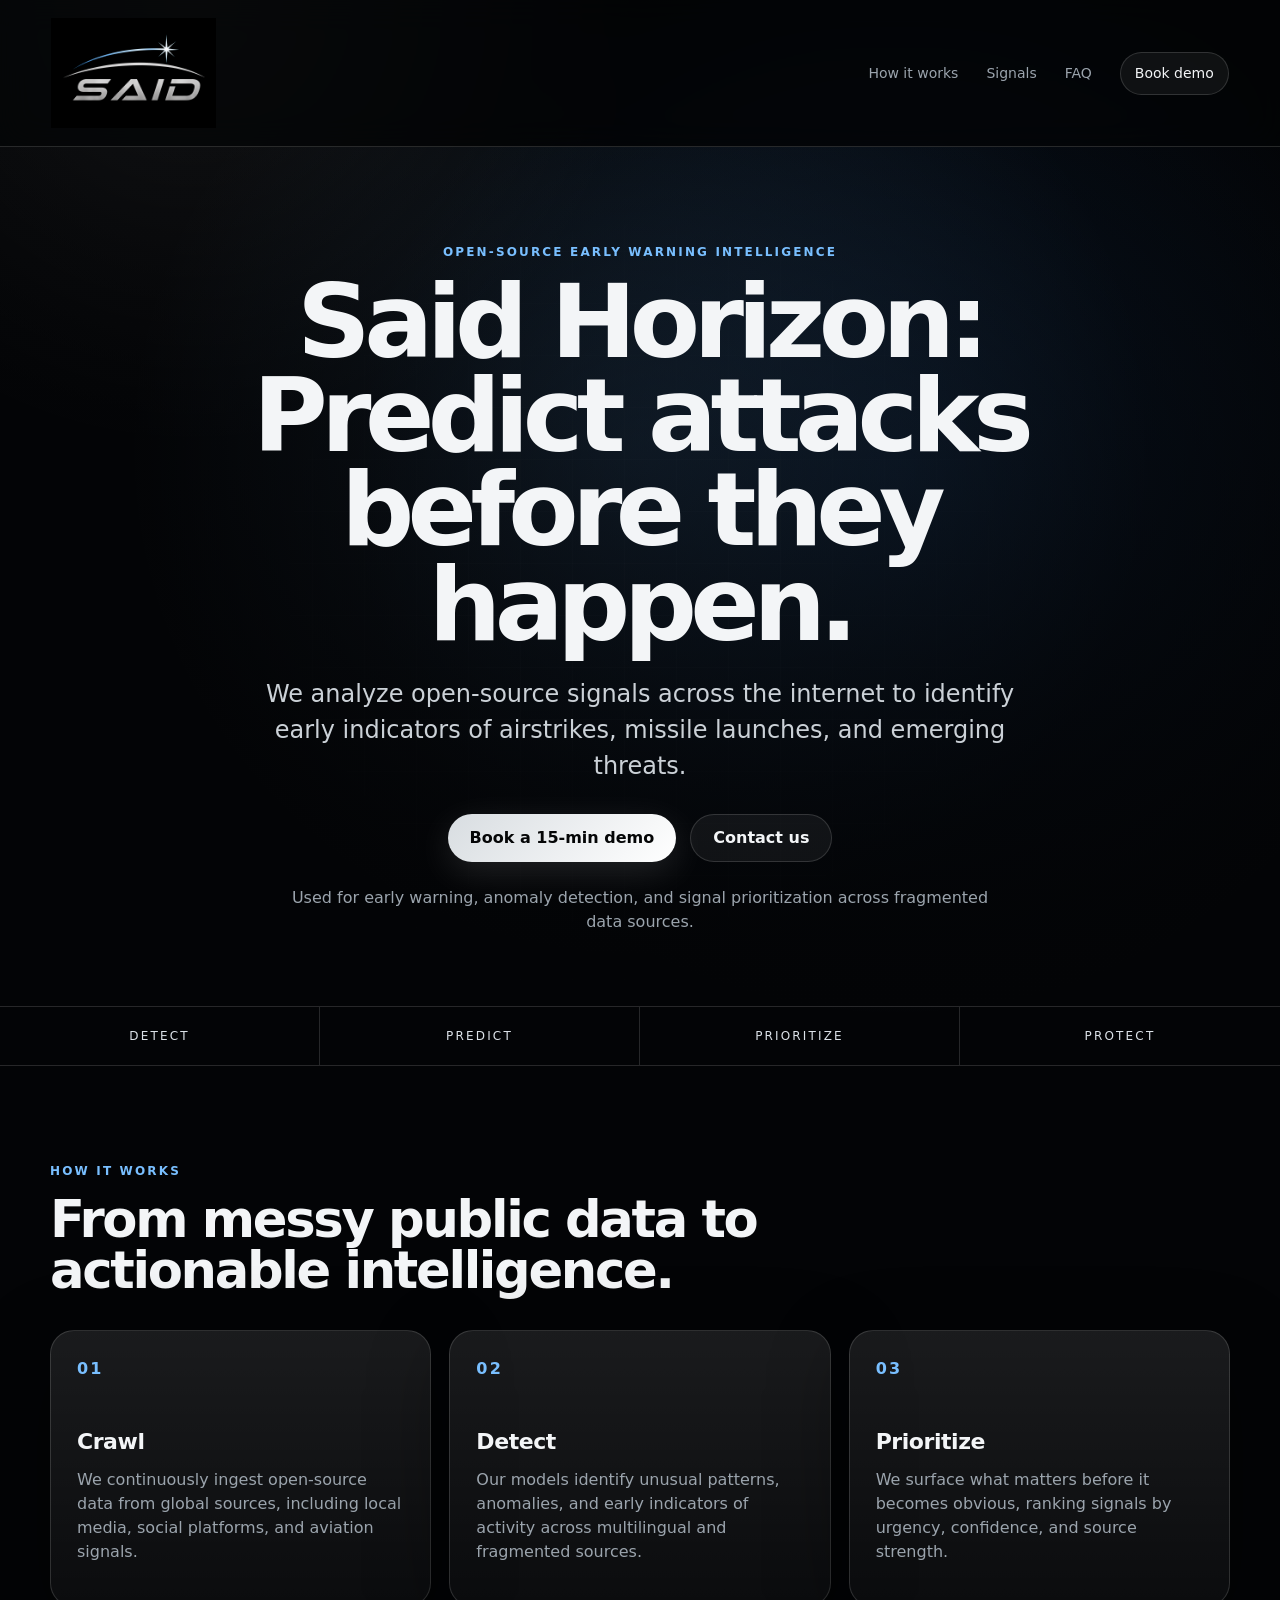
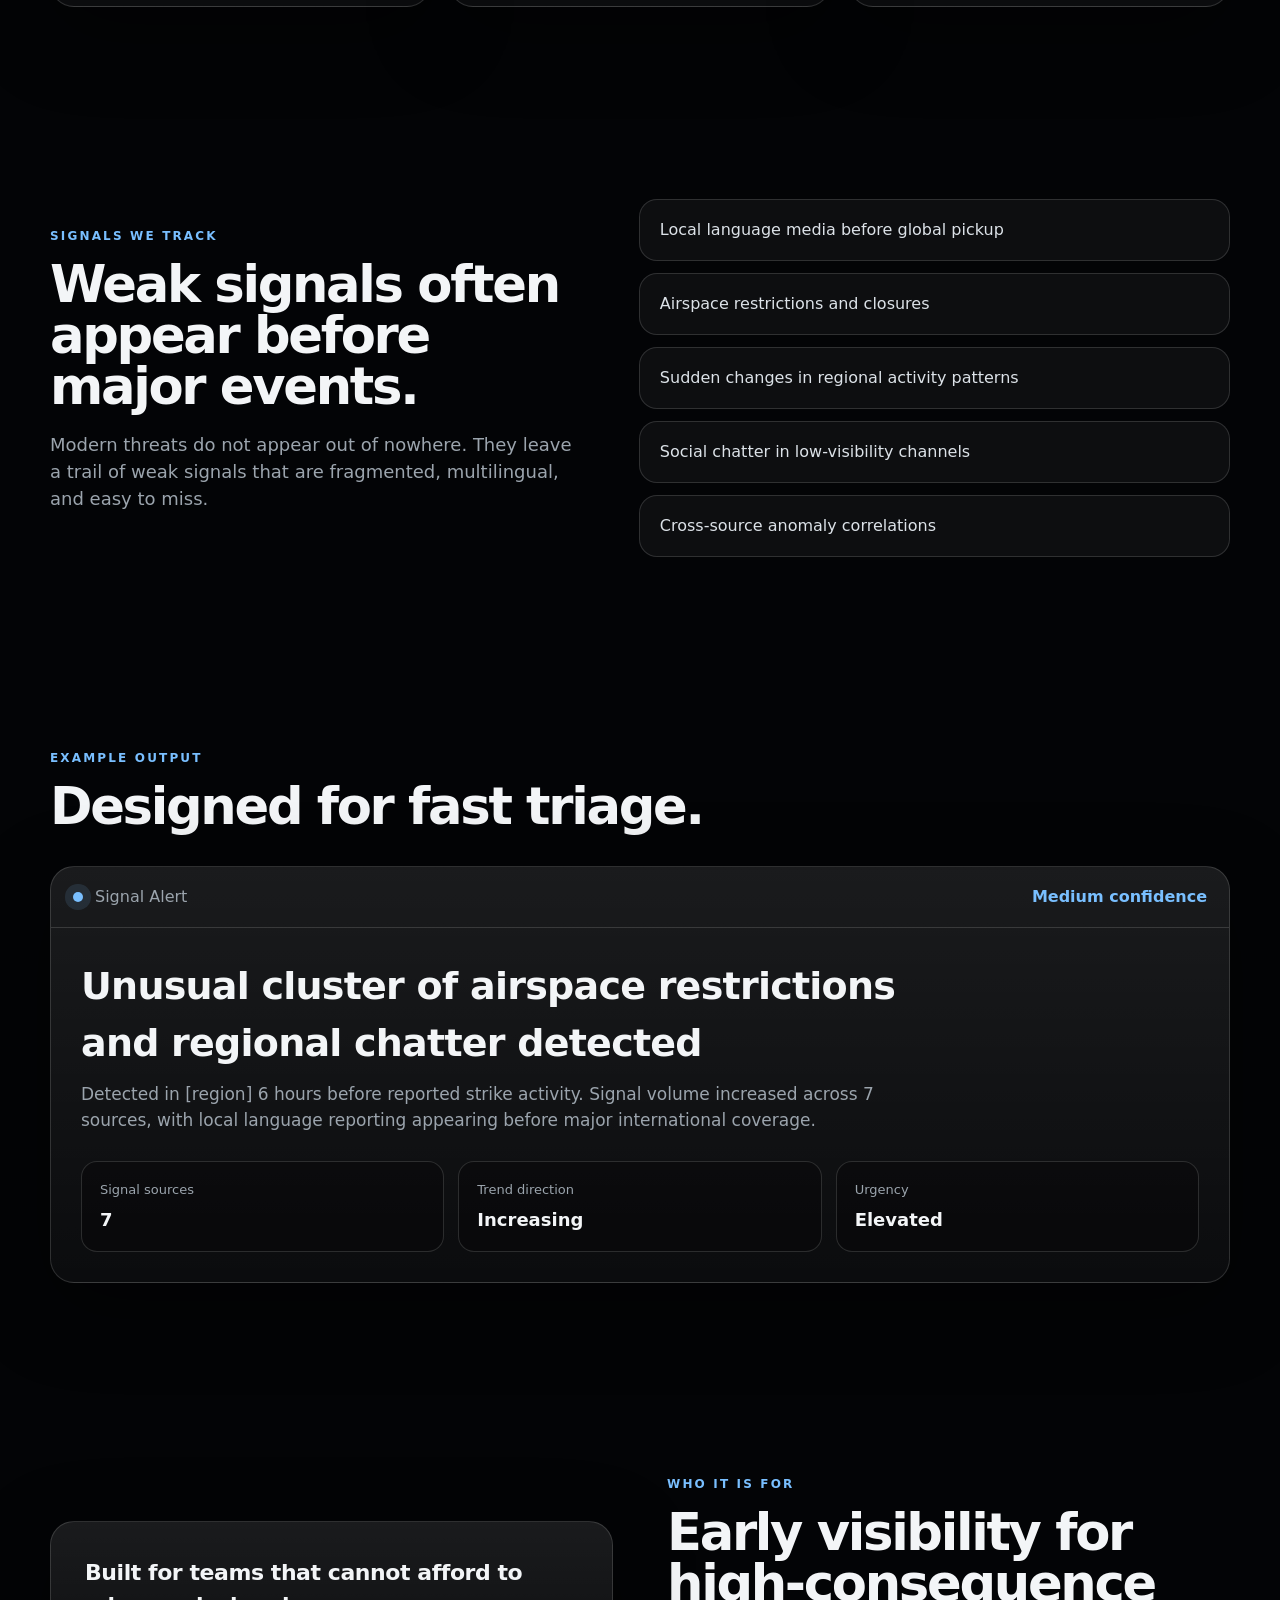
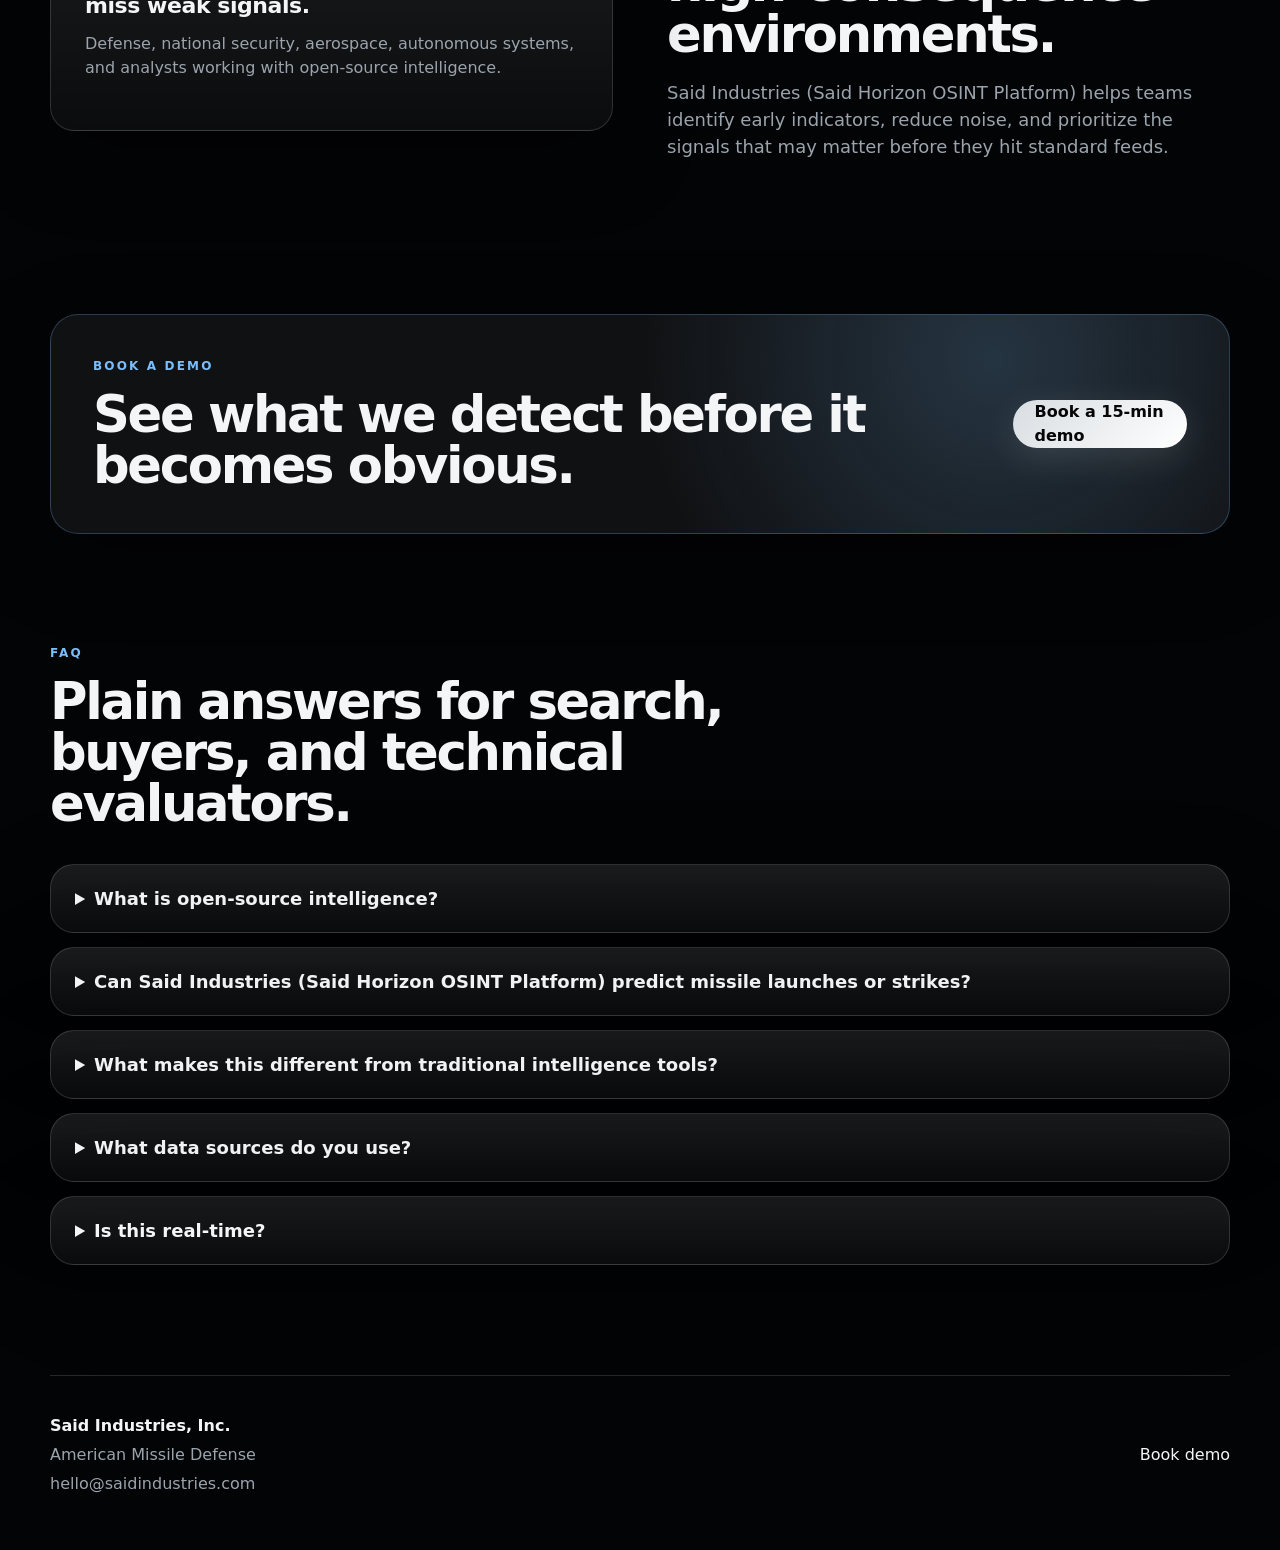
==== index.html @ 587958ca "fixed copy and added email" ====
<!DOCTYPE html>
<html lang="en">
<head>
  <meta charset="UTF-8" />
  <meta name="viewport" content="width=device-width, initial-scale=1.0" />
  <title>Said Industries (Said Horizon OSINT Platform) | Said Horizon: Predict attacks before they happen</title>
  <meta name="description" content="Said Industries (Said Horizon OSINT Platform) analyzes open-source signals across the internet to identify early indicators of airstrikes, missile launches, and emerging threats." />
  <meta name="keywords" content="OSINT, open source intelligence, missile defense, early warning intelligence, threat detection software, strike prediction, airspace closures, foreign language sources" />

  <meta property="og:title" content="Said Industries (Said Horizon OSINT Platform) | Said Horizon: Predict attacks before they happen" />
  <meta property="og:description" content="Open-source signal intelligence for early warning, anomaly detection, and threat prioritization." />
  <meta property="og:type" content="website" />

  <link rel="preload" as="image" href="assets/said-logo.png" />
  <link rel="stylesheet" href="styles.css" />

  <script type="application/ld+json">
  {
    "@context": "https://schema.org",
    "@type": "Organization",
    "name": "Said Industries (Said Horizon OSINT Platform)",
    "url": "https://saidindustries.com",
    "description": "Said Industries (Said Horizon OSINT Platform) analyzes open-source signals across the internet to identify early indicators of airstrikes, missile launches, and emerging threats.",
    "sameAs": []
  }
  </script>
</head>
<body>
  <header class="site-header">
    <a class="brand" href="#top" aria-label="Said Industries (Said Horizon OSINT Platform) home">
      <img src="assets/said-logo.png" alt="Said Industries (Said Horizon OSINT Platform) logo" />
    </a>

    <nav class="nav">
      <a href="#how">How it works</a>
      <a href="#signals">Signals</a>
      <a href="#faq">FAQ</a>
      <a class="nav-cta" href="https://calendly.com/will-saidindustries/demo/fake-said-industries/demo" target="_blank" rel="noopener">Book demo</a>
    </nav>

    <button class="menu-button" aria-label="Open menu" aria-expanded="false">
      <span></span><span></span>
    </button>
  </header>

  <main id="top">
    <section class="hero">
      <div class="hero-bg"></div>
      <div class="hero-content">
        <p class="eyebrow">Open-source early warning intelligence</p>
        <h1>Said Horizon: Predict attacks before they happen.</h1>
        <p class="hero-copy">
          We analyze open-source signals across the internet to identify early indicators of airstrikes, missile launches, and emerging threats.
        </p>
        <div class="hero-actions">
          <a class="button primary" href="https://calendly.com/will-saidindustries/demo" target="_blank" rel="noopener">Book a 15-min demo</a>
          <a class="button secondary" href="mailto://hello@saidindustries.com">Contact us</a>
        </div>
        <p class="hero-note">
          Used for early warning, anomaly detection, and signal prioritization across fragmented data sources.
        </p>
      </div>
    </section>

    <section class="trust-strip" aria-label="Core capabilities">
      <span>Detect</span>
      <span>Predict</span>
      <span>Prioritize</span>
      <span>Protect</span>
    </section>

    <section id="how" class="section">
      <div class="section-heading">
        <p class="eyebrow">How it works</p>
        <h2>From messy public data to actionable intelligence.</h2>
      </div>

      <div class="cards three">
        <article class="card">
          <div class="card-number">01</div>
          <h3>Crawl</h3>
          <p>We continuously ingest open-source data from global sources, including local media, social platforms, and aviation signals.</p>
        </article>

        <article class="card">
          <div class="card-number">02</div>
          <h3>Detect</h3>
          <p>Our models identify unusual patterns, anomalies, and early indicators of activity across multilingual and fragmented sources.</p>
        </article>

        <article class="card">
          <div class="card-number">03</div>
          <h3>Prioritize</h3>
          <p>We surface what matters before it becomes obvious, ranking signals by urgency, confidence, and source strength.</p>
        </article>
      </div>
    </section>

    <section id="signals" class="section split">
      <div>
        <p class="eyebrow">Signals we track</p>
        <h2>Weak signals often appear before major events.</h2>
        <p class="section-copy">
          Modern threats do not appear out of nowhere. They leave a trail of weak signals that are fragmented, multilingual, and easy to miss.
        </p>
      </div>

      <div class="signal-list">
        <div class="signal-item">Local language media before global pickup</div>
        <div class="signal-item">Airspace restrictions and closures</div>
        <div class="signal-item">Sudden changes in regional activity patterns</div>
        <div class="signal-item">Social chatter in low-visibility channels</div>
        <div class="signal-item">Cross-source anomaly correlations</div>
      </div>
    </section>

    <section id="example" class="section">
      <div class="section-heading">
        <p class="eyebrow">Example output</p>
        <h2>Designed for fast triage.</h2>
      </div>

      <div class="alert-shell">
        <div class="alert-header">
          <span class="pulse"></span>
          <span>Signal Alert</span>
          <strong>Medium confidence</strong>
        </div>
        <div class="alert-body">
          <h3>Unusual cluster of airspace restrictions and regional chatter detected</h3>
          <p>
            Detected in [region] 6 hours before reported strike activity. Signal volume increased across 7 sources, with local language reporting appearing before major international coverage.
          </p>
          <div class="alert-grid">
            <div><span>Signal sources</span><strong>7</strong></div>
            <div><span>Trend direction</span><strong>Increasing</strong></div>
            <div><span>Urgency</span><strong>Elevated</strong></div>
          </div>
        </div>
      </div>
    </section>

    <section class="section split reversed">
      <div class="panel">
        <h3>Built for teams that cannot afford to miss weak signals.</h3>
        <p>Defense, national security, aerospace, autonomous systems, and analysts working with open-source intelligence.</p>
      </div>

      <div>
        <p class="eyebrow">Who it is for</p>
        <h2>Early visibility for high-consequence environments.</h2>
        <p class="section-copy">
          Said Industries (Said Horizon OSINT Platform) helps teams identify early indicators, reduce noise, and prioritize the signals that may matter before they hit standard feeds.
        </p>
      </div>
    </section>

    <section class="cta-section">
      <div>
        <p class="eyebrow">Book a demo</p>
        <h2>See what we detect before it becomes obvious.</h2>
      </div>
      <a class="button primary" href="https://calendly.com/will-saidindustries/demo/fake-said-industries/demo" target="_blank" rel="noopener">Book a 15-min demo</a>
    </section>

    <section id="faq" class="section faq">
      <div class="section-heading">
        <p class="eyebrow">FAQ</p>
        <h2>Plain answers for search, buyers, and technical evaluators.</h2>
      </div>

      <details>
        <summary>What is open-source intelligence?</summary>
        <p>Open-source intelligence, or OSINT, is intelligence gathered from publicly available sources such as websites, news, public social channels, aviation notices, government pages, and other online data.</p>
      </details>

      <details>
        <summary>Can Said Industries (Said Horizon OSINT Platform) predict missile launches or strikes?</summary>
        <p>Said Industries (Said Horizon OSINT Platform) identifies early indicators of potential activity. The system is designed to detect weak signals, anomalies, and source correlations before an event becomes obvious. It should be used as an early warning and prioritization layer, not as a single source of truth.</p>
      </details>

      <details>
        <summary>What makes this different from traditional intelligence tools?</summary>
        <p>Most tools are broad dashboards or analyst workspaces. Said Industries (Said Horizon OSINT Platform) is focused on turning specific weak open-source signals into structured alerts that can be used by systems, analysts, and decision makers.</p>
      </details>

      <details>
        <summary>What data sources do you use?</summary>
        <p>Sources can include local language media, aviation notices, airspace restrictions, public social channels, government pages, and regional web sources. Source coverage depends on the deployment and customer requirements.</p>
      </details>

      <details>
        <summary>Is this real-time?</summary>
        <p>The system is designed for continuous ingestion and rapid alerting, with latency depending on the source type, access method, and deployment environment.</p>
      </details>
    </section>
  </main>

  <footer class="footer">
    <div>
      <strong>Said Industries, Inc.</strong>
      <p>American Missile Defense</p>
      <p>hello@saidindustries.com</p>
    </div>
    <a href="https://calendly.com/will-saidindustries/demo" target="_blank" rel="noopener">Book demo</a>
  </footer>

  <script src="script.js"></script>
</body>
</html>
---- styles.css ----
:root {
  --bg: #030406;
  --panel: rgba(255, 255, 255, 0.055);
  --panel-strong: rgba(255, 255, 255, 0.095);
  --text: #f3f5f7;
  --muted: #9ba4ad;
  --line: rgba(255, 255, 255, 0.14);
  --steel: #d8dde1;
  --blue: #79bfff;
  --blue-strong: #2f8cff;
  --shadow: 0 24px 80px rgba(0, 0, 0, 0.45);
}

* {
  box-sizing: border-box;
}

html {
  scroll-behavior: smooth;
}

body {
  margin: 0;
  background:
    radial-gradient(circle at 70% 10%, rgba(47, 140, 255, 0.16), transparent 34rem),
    radial-gradient(circle at 15% 0%, rgba(255, 255, 255, 0.08), transparent 28rem),
    var(--bg);
  color: var(--text);
  font-family: Inter, ui-sans-serif, system-ui, -apple-system, BlinkMacSystemFont, "Segoe UI", sans-serif;
  line-height: 1.5;
}

a {
  color: inherit;
  text-decoration: none;
}

.site-header {
  position: sticky;
  top: 0;
  z-index: 20;
  display: flex;
  align-items: center;
  justify-content: space-between;
  padding: 18px clamp(18px, 4vw, 64px);
  background: rgba(3, 4, 6, 0.76);
  backdrop-filter: blur(16px);
  border-bottom: 1px solid var(--line);
}

.brand img {
  width: 165px;
  height: auto;
  display: block;
}

.nav {
  display: flex;
  align-items: center;
  gap: 28px;
  color: var(--muted);
  font-size: 14px;
}

.nav a:hover {
  color: var(--text);
}

.nav-cta {
  color: var(--text) !important;
  padding: 10px 14px;
  border: 1px solid var(--line);
  border-radius: 999px;
  background: var(--panel);
}

.menu-button {
  display: none;
  background: transparent;
  border: 0;
  width: 38px;
  height: 38px;
}

.menu-button span {
  display: block;
  height: 2px;
  background: var(--text);
  margin: 8px 0;
}

.hero {
  position: relative;
  min-height: 82vh;
  display: grid;
  place-items: center;
  overflow: hidden;
  padding: 96px 20px 72px;
}

.hero-bg {
  position: absolute;
  inset: 0;
  background:
    linear-gradient(180deg, rgba(3, 4, 6, 0.25), rgba(3, 4, 6, 0.95)),
    radial-gradient(circle at 50% 35%, rgba(121, 191, 255, 0.16), transparent 32rem);
  pointer-events: none;
}

.hero-bg::before {
  content: "";
  position: absolute;
  inset: 0;
  opacity: 0.24;
  background-image:
    linear-gradient(rgba(255,255,255,0.05) 1px, transparent 1px),
    linear-gradient(90deg, rgba(255,255,255,0.05) 1px, transparent 1px);
  background-size: 52px 52px;
  mask-image: radial-gradient(circle at center, black, transparent 70%);
}

.hero-content {
  position: relative;
  width: min(920px, 100%);
  text-align: center;
}

.eyebrow {
  color: var(--blue);
  text-transform: uppercase;
  letter-spacing: 0.18em;
  font-size: 12px;
  font-weight: 700;
  margin: 0 0 14px;
}

h1, h2, h3, p {
  margin-top: 0;
}

h1 {
  font-size: clamp(52px, 8vw, 104px);
  line-height: 0.92;
  letter-spacing: -0.065em;
  margin-bottom: 24px;
}

h2 {
  font-size: clamp(34px, 4vw, 58px);
  line-height: 1;
  letter-spacing: -0.045em;
  margin-bottom: 18px;
}

h3 {
  font-size: 22px;
  letter-spacing: -0.02em;
  margin-bottom: 10px;
}

.hero-copy {
  color: #cbd1d7;
  font-size: clamp(18px, 2.2vw, 24px);
  max-width: 760px;
  margin: 0 auto 30px;
}

.hero-note {
  color: var(--muted);
  max-width: 720px;
  margin: 24px auto 0;
}

.hero-actions {
  display: flex;
  justify-content: center;
  gap: 14px;
  flex-wrap: wrap;
}

.button {
  display: inline-flex;
  align-items: center;
  justify-content: center;
  min-height: 48px;
  padding: 0 22px;
  border-radius: 999px;
  font-weight: 700;
  transition: transform 0.2s ease, border-color 0.2s ease, background 0.2s ease;
}

.button:hover {
  transform: translateY(-2px);
}

.button.primary {
  background: linear-gradient(135deg, var(--steel), #ffffff);
  color: #050607;
  box-shadow: 0 10px 36px rgba(255,255,255,0.12);
}

.button.secondary {
  border: 1px solid var(--line);
  color: var(--text);
  background: var(--panel);
}

.trust-strip {
  border-top: 1px solid var(--line);
  border-bottom: 1px solid var(--line);
  display: grid;
  grid-template-columns: repeat(4, 1fr);
  text-align: center;
  color: #dce2e8;
  text-transform: uppercase;
  letter-spacing: 0.18em;
  font-size: 12px;
}

.trust-strip span {
  padding: 20px 10px;
  border-right: 1px solid var(--line);
}

.trust-strip span:last-child {
  border-right: 0;
}

.section {
  width: min(1180px, calc(100% - 40px));
  margin: 0 auto;
  padding: 96px 0;
}

.section-heading {
  max-width: 760px;
  margin-bottom: 34px;
}

.section-copy {
  color: var(--muted);
  font-size: 18px;
  max-width: 620px;
}

.cards.three {
  display: grid;
  grid-template-columns: repeat(3, 1fr);
  gap: 18px;
}

.card, .panel, .alert-shell, details {
  background: linear-gradient(180deg, var(--panel-strong), rgba(255,255,255,0.035));
  border: 1px solid var(--line);
  border-radius: 24px;
  box-shadow: var(--shadow);
}

.card {
  padding: 26px;
  min-height: 260px;
}

.card-number {
  color: var(--blue);
  font-weight: 800;
  letter-spacing: 0.14em;
  margin-bottom: 44px;
}

.card p, .panel p, details p {
  color: var(--muted);
}

.split {
  display: grid;
  grid-template-columns: 0.95fr 1.05fr;
  gap: 54px;
  align-items: center;
}

.split.reversed {
  grid-template-columns: 1fr 1fr;
}

.signal-list {
  display: grid;
  gap: 12px;
}

.signal-item {
  padding: 18px 20px;
  border: 1px solid var(--line);
  border-radius: 18px;
  background: rgba(255,255,255,0.045);
  color: #dce2e8;
}

.alert-shell {
  overflow: hidden;
}

.alert-header {
  display: flex;
  align-items: center;
  gap: 12px;
  padding: 18px 22px;
  border-bottom: 1px solid var(--line);
  color: var(--muted);
}

.alert-header strong {
  margin-left: auto;
  color: var(--blue);
}

.pulse {
  width: 10px;
  height: 10px;
  border-radius: 50%;
  background: var(--blue);
  box-shadow: 0 0 0 8px rgba(121, 191, 255, 0.12);
}

.alert-body {
  padding: 30px;
}

.alert-body h3 {
  font-size: clamp(26px, 3vw, 38px);
  max-width: 850px;
}

.alert-body p {
  color: var(--muted);
  max-width: 820px;
  font-size: 17px;
}

.alert-grid {
  display: grid;
  grid-template-columns: repeat(3, 1fr);
  gap: 14px;
  margin-top: 28px;
}

.alert-grid div {
  padding: 18px;
  border-radius: 16px;
  background: rgba(0,0,0,0.28);
  border: 1px solid var(--line);
}

.alert-grid span {
  display: block;
  color: var(--muted);
  font-size: 13px;
  margin-bottom: 6px;
}

.alert-grid strong {
  font-size: 18px;
}

.panel {
  padding: 34px;
}

.cta-section {
  width: min(1180px, calc(100% - 40px));
  margin: 40px auto;
  padding: 42px;
  border: 1px solid rgba(121, 191, 255, 0.26);
  border-radius: 28px;
  display: flex;
  align-items: center;
  justify-content: space-between;
  gap: 24px;
  background:
    radial-gradient(circle at 80% 20%, rgba(121, 191, 255, 0.2), transparent 22rem),
    var(--panel);
  box-shadow: var(--shadow);
}

.cta-section h2 {
  margin-bottom: 0;
}

.faq {
  padding-top: 70px;
}

details {
  padding: 20px 24px;
  margin-bottom: 14px;
}

summary {
  cursor: pointer;
  font-weight: 800;
  font-size: 18px;
}

details p {
  margin: 14px 0 0;
}

.footer {
  width: min(1180px, calc(100% - 40px));
  margin: 0 auto;
  padding: 38px 0 54px;
  border-top: 1px solid var(--line);
  display: flex;
  align-items: center;
  justify-content: space-between;
  color: var(--muted);
}

.footer strong {
  color: var(--text);
}

.footer p {
  margin: 5px 0 0;
}

.footer a {
  color: var(--text);
}

@media (max-width: 860px) {
  .brand img {
    width: 132px;
  }

  .menu-button {
    display: block;
  }

  .nav {
    position: absolute;
    inset: 74px 16px auto 16px;
    display: none;
    flex-direction: column;
    align-items: stretch;
    gap: 0;
    background: rgba(10, 12, 16, 0.96);
    border: 1px solid var(--line);
    border-radius: 22px;
    padding: 12px;
  }

  .nav.open {
    display: flex;
  }

  .nav a {
    padding: 14px;
  }

  .hero {
    min-height: auto;
  }

  .trust-strip {
    grid-template-columns: repeat(2, 1fr);
  }

  .trust-strip span:nth-child(2) {
    border-right: 0;
  }

  .cards.three,
  .split,
  .split.reversed,
  .alert-grid {
    grid-template-columns: 1fr;
  }

  .section {
    padding: 70px 0;
  }

  .cta-section {
    flex-direction: column;
    align-items: flex-start;
  }
}

@media (max-width: 520px) {
  h1 {
    font-size: 48px;
  }

  .hero-copy {
    font-size: 18px;
  }

  .card {
    min-height: auto;
  }
}
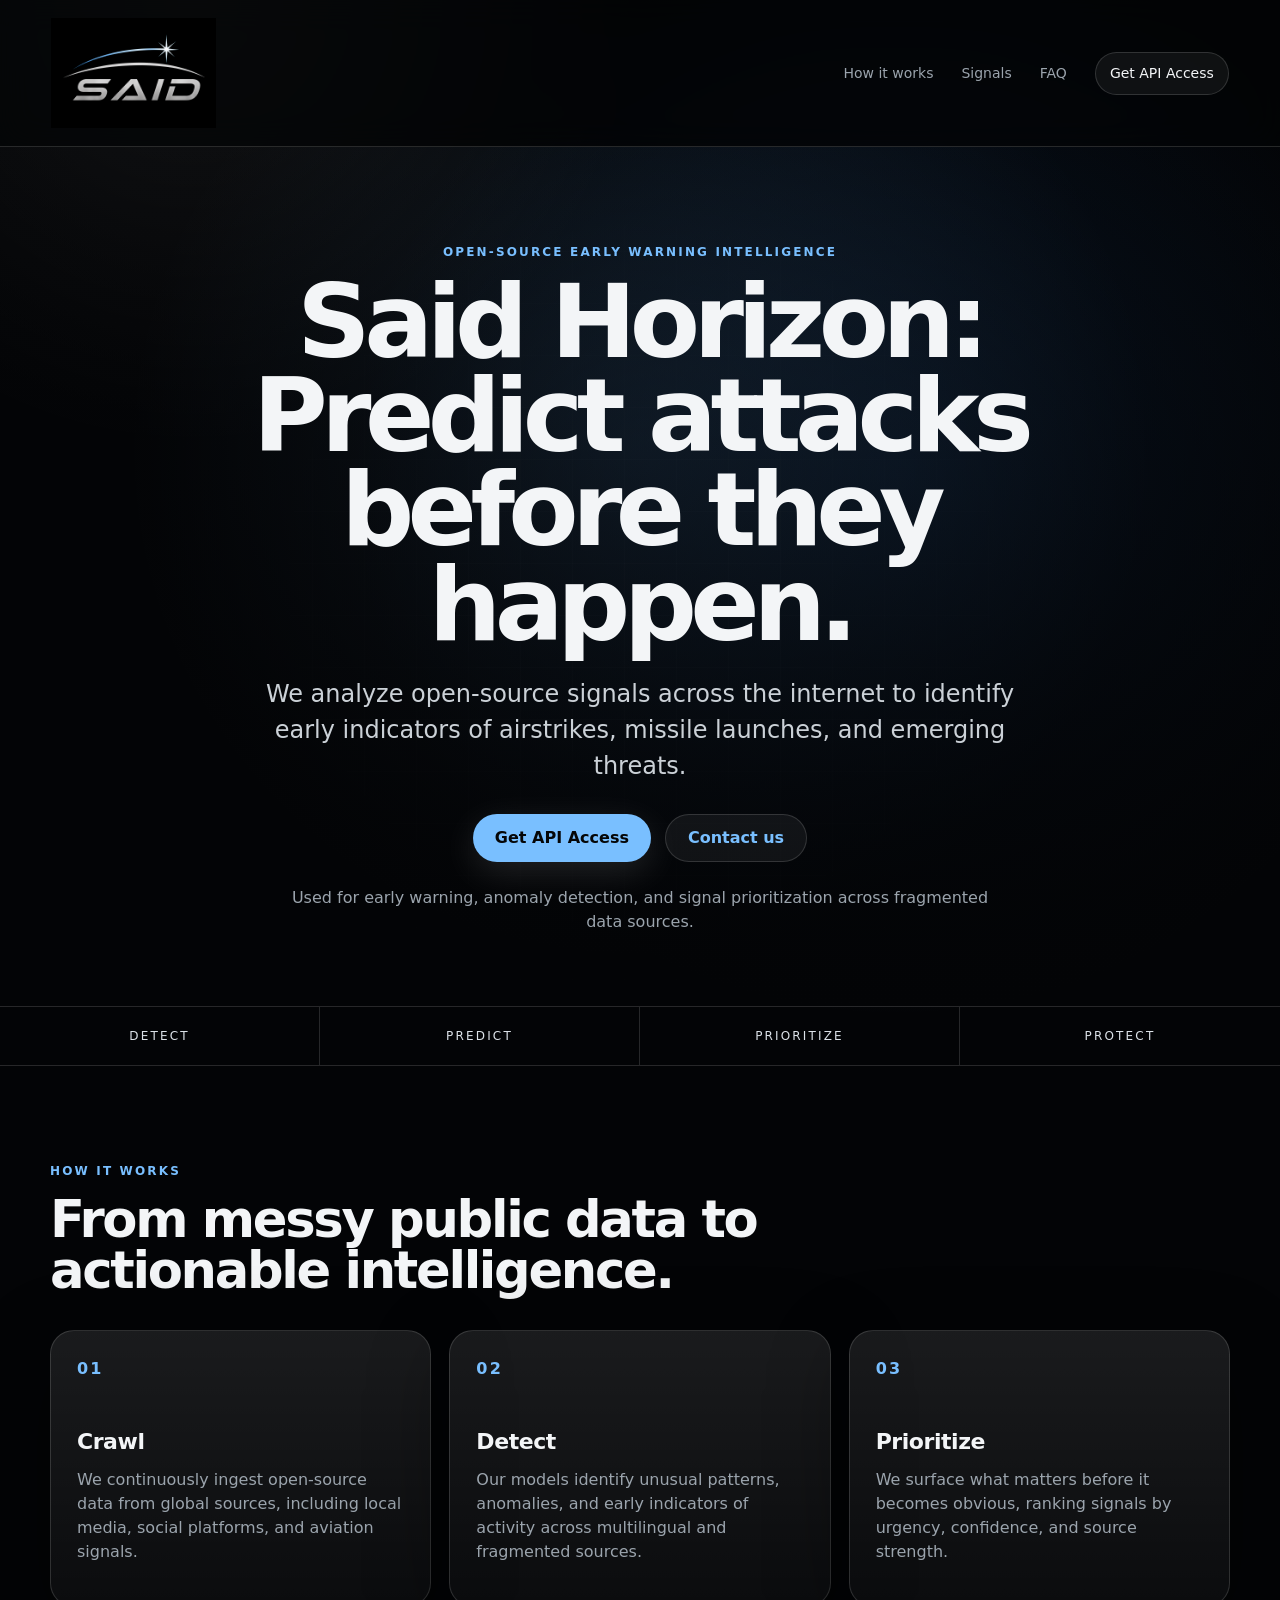
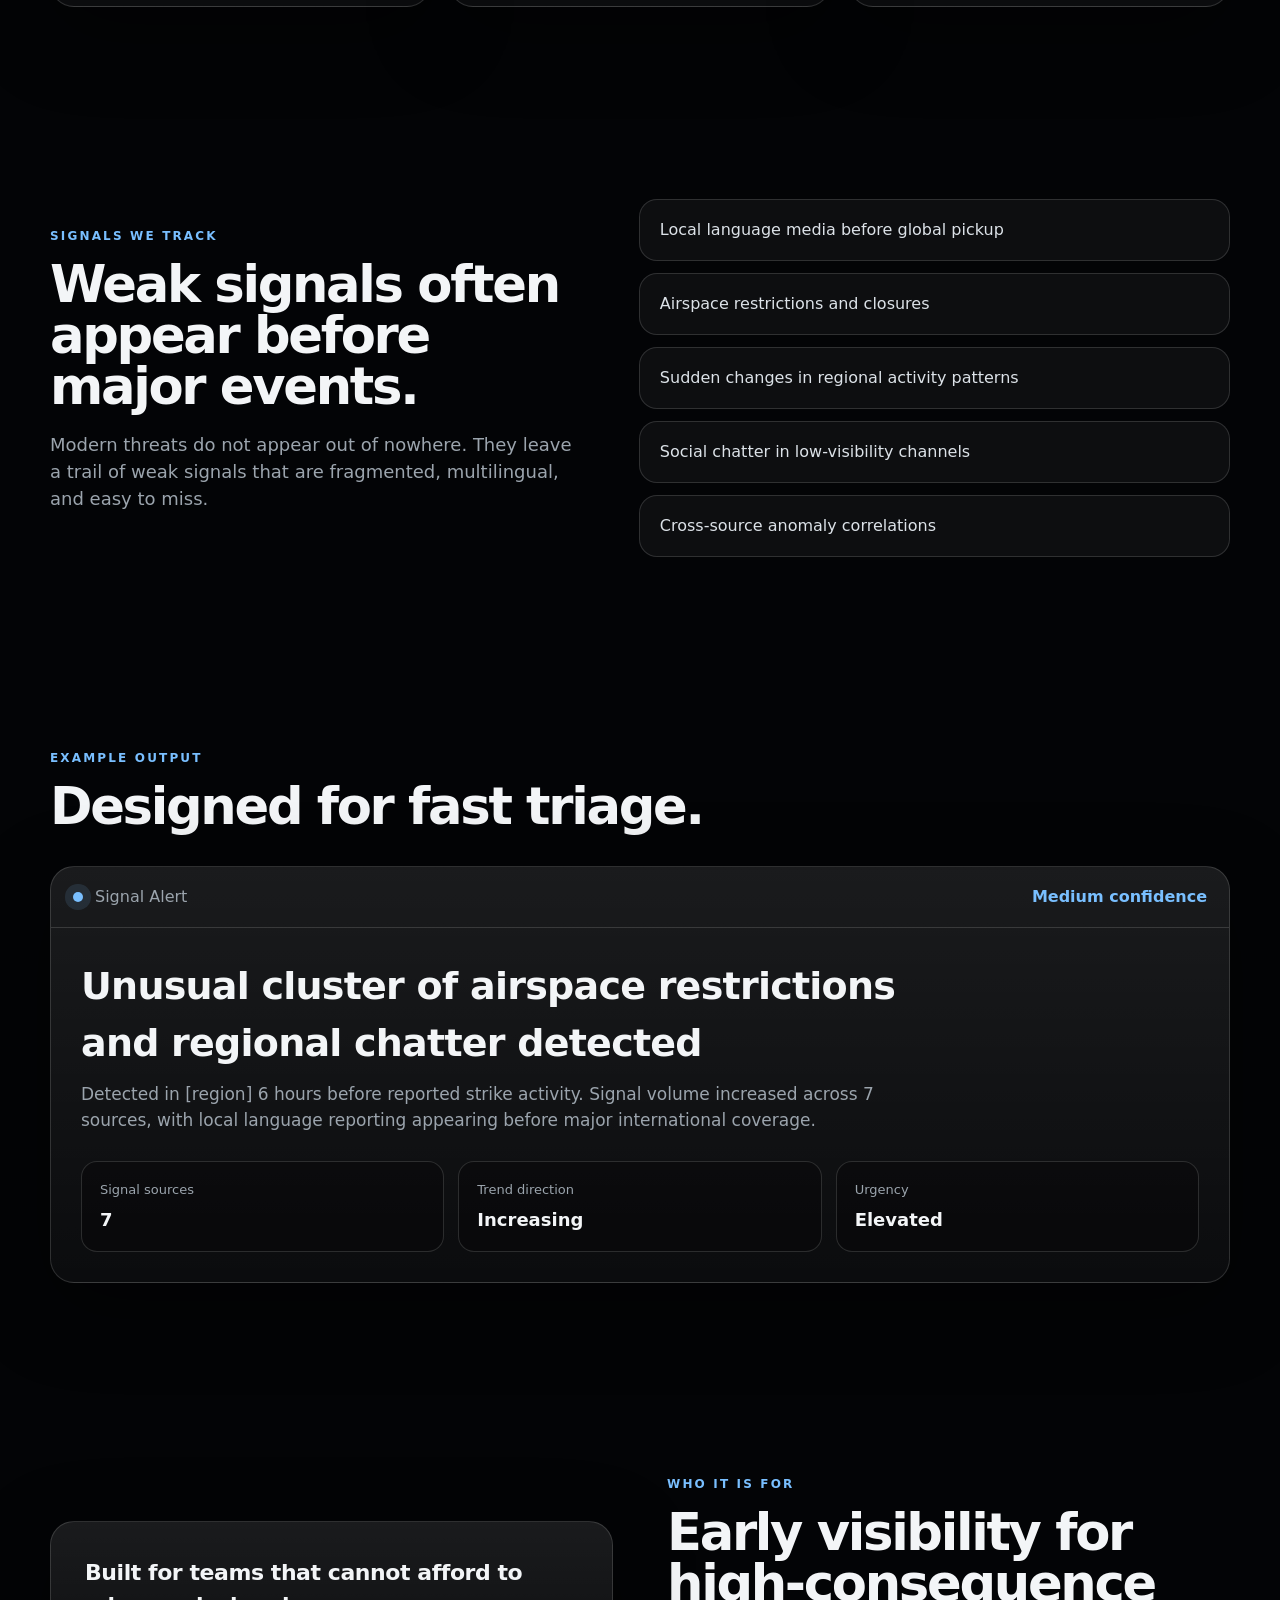
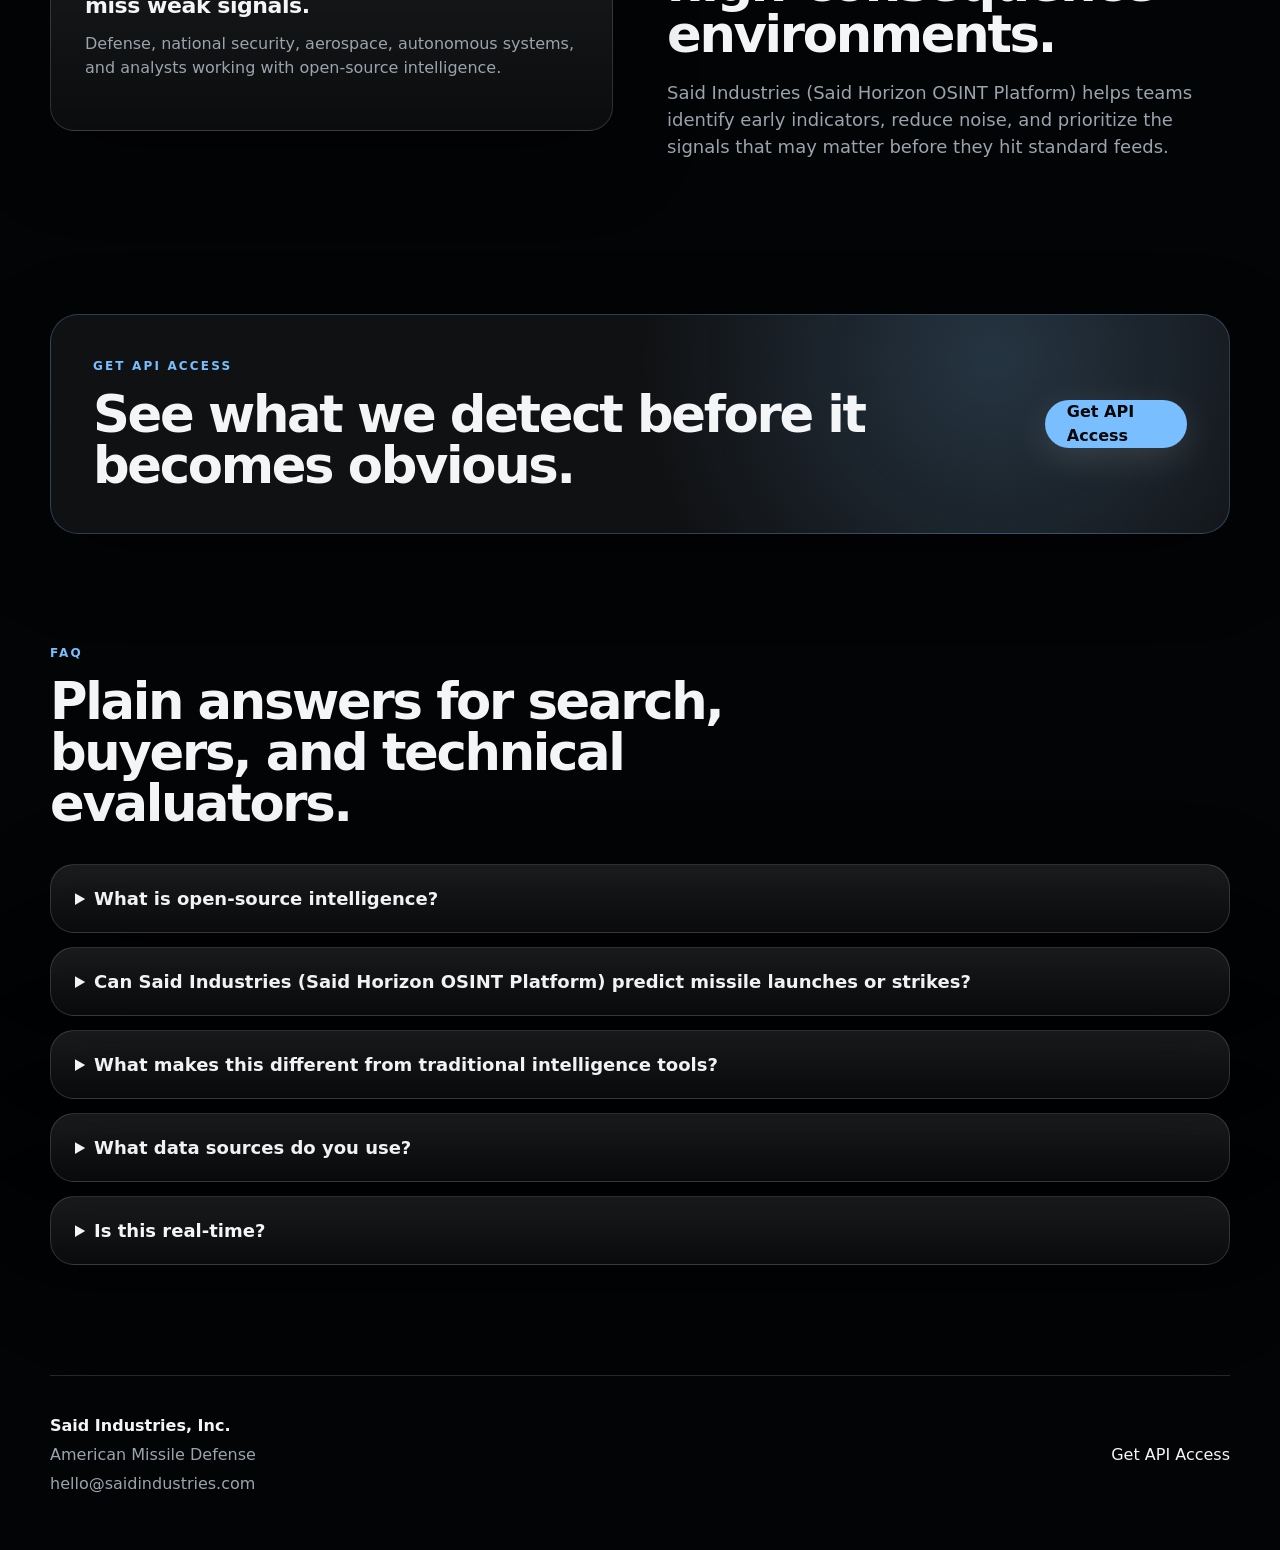
==== commit b084f06c: "added sitemap and robots" ====
--- a/index.html
+++ b/index.html
@@ -13,6 +13,7 @@
 
   <link rel="preload" as="image" href="assets/said-logo.png" />
   <link rel="stylesheet" href="styles.css" />
+  <link rel="icon" href="favicon.ico" type="image/x-icon">
 
   <script type="application/ld+json">
   {
@@ -35,7 +36,7 @@
       <a href="#how">How it works</a>
       <a href="#signals">Signals</a>
       <a href="#faq">FAQ</a>
-      <a class="nav-cta" href="https://calendly.com/will-saidindustries/demo/fake-said-industries/demo" target="_blank" rel="noopener">Book demo</a>
+      <a class="nav-cta" href="https://calendly.com/will-saidindustries/api-access" target="_blank" rel="noopener">Get API Access</a>
     </nav>
 
     <button class="menu-button" aria-label="Open menu" aria-expanded="false">
@@ -53,7 +54,7 @@
           We analyze open-source signals across the internet to identify early indicators of airstrikes, missile launches, and emerging threats.
         </p>
         <div class="hero-actions">
-          <a class="button primary" href="https://calendly.com/will-saidindustries/demo" target="_blank" rel="noopener">Book a 15-min demo</a>
+          <a class="button primary" href="https://calendly.com/will-saidindustries/api-access" target="_blank" rel="noopener">Get API Access</a>
           <a class="button secondary" href="mailto://hello@saidindustries.com">Contact us</a>
         </div>
         <p class="hero-note">
@@ -157,10 +158,10 @@
 
     <section class="cta-section">
       <div>
-        <p class="eyebrow">Book a demo</p>
+        <p class="eyebrow">Get API Access</p>
         <h2>See what we detect before it becomes obvious.</h2>
       </div>
-      <a class="button primary" href="https://calendly.com/will-saidindustries/demo/fake-said-industries/demo" target="_blank" rel="noopener">Book a 15-min demo</a>
+      <a class="button primary" href="https://calendly.com/will-saidindustries/api-access" target="_blank" rel="noopener">Get API Access</a>
     </section>
 
     <section id="faq" class="section faq">
@@ -202,7 +203,7 @@
       <p>American Missile Defense</p>
       <p>hello@saidindustries.com</p>
     </div>
-    <a href="https://calendly.com/will-saidindustries/demo" target="_blank" rel="noopener">Book demo</a>
+    <a href="https://calendly.com/will-saidindustries/api-access" target="_blank" rel="noopener">Get API Access</a>
   </footer>
 
   <script src="script.js"></script>
--- a/styles.css
+++ b/styles.css
@@ -194,14 +194,14 @@
 }
 
 .button.primary {
-  background: linear-gradient(135deg, var(--steel), #ffffff);
+  background: var(--blue); /* linear-gradient(135deg, var(--steel), #ffffff); */
   color: #050607;
   box-shadow: 0 10px 36px rgba(255,255,255,0.12);
 }
 
 .button.secondary {
   border: 1px solid var(--line);
-  color: var(--text);
+  color: var(--blue);
   background: var(--panel);
 }
 
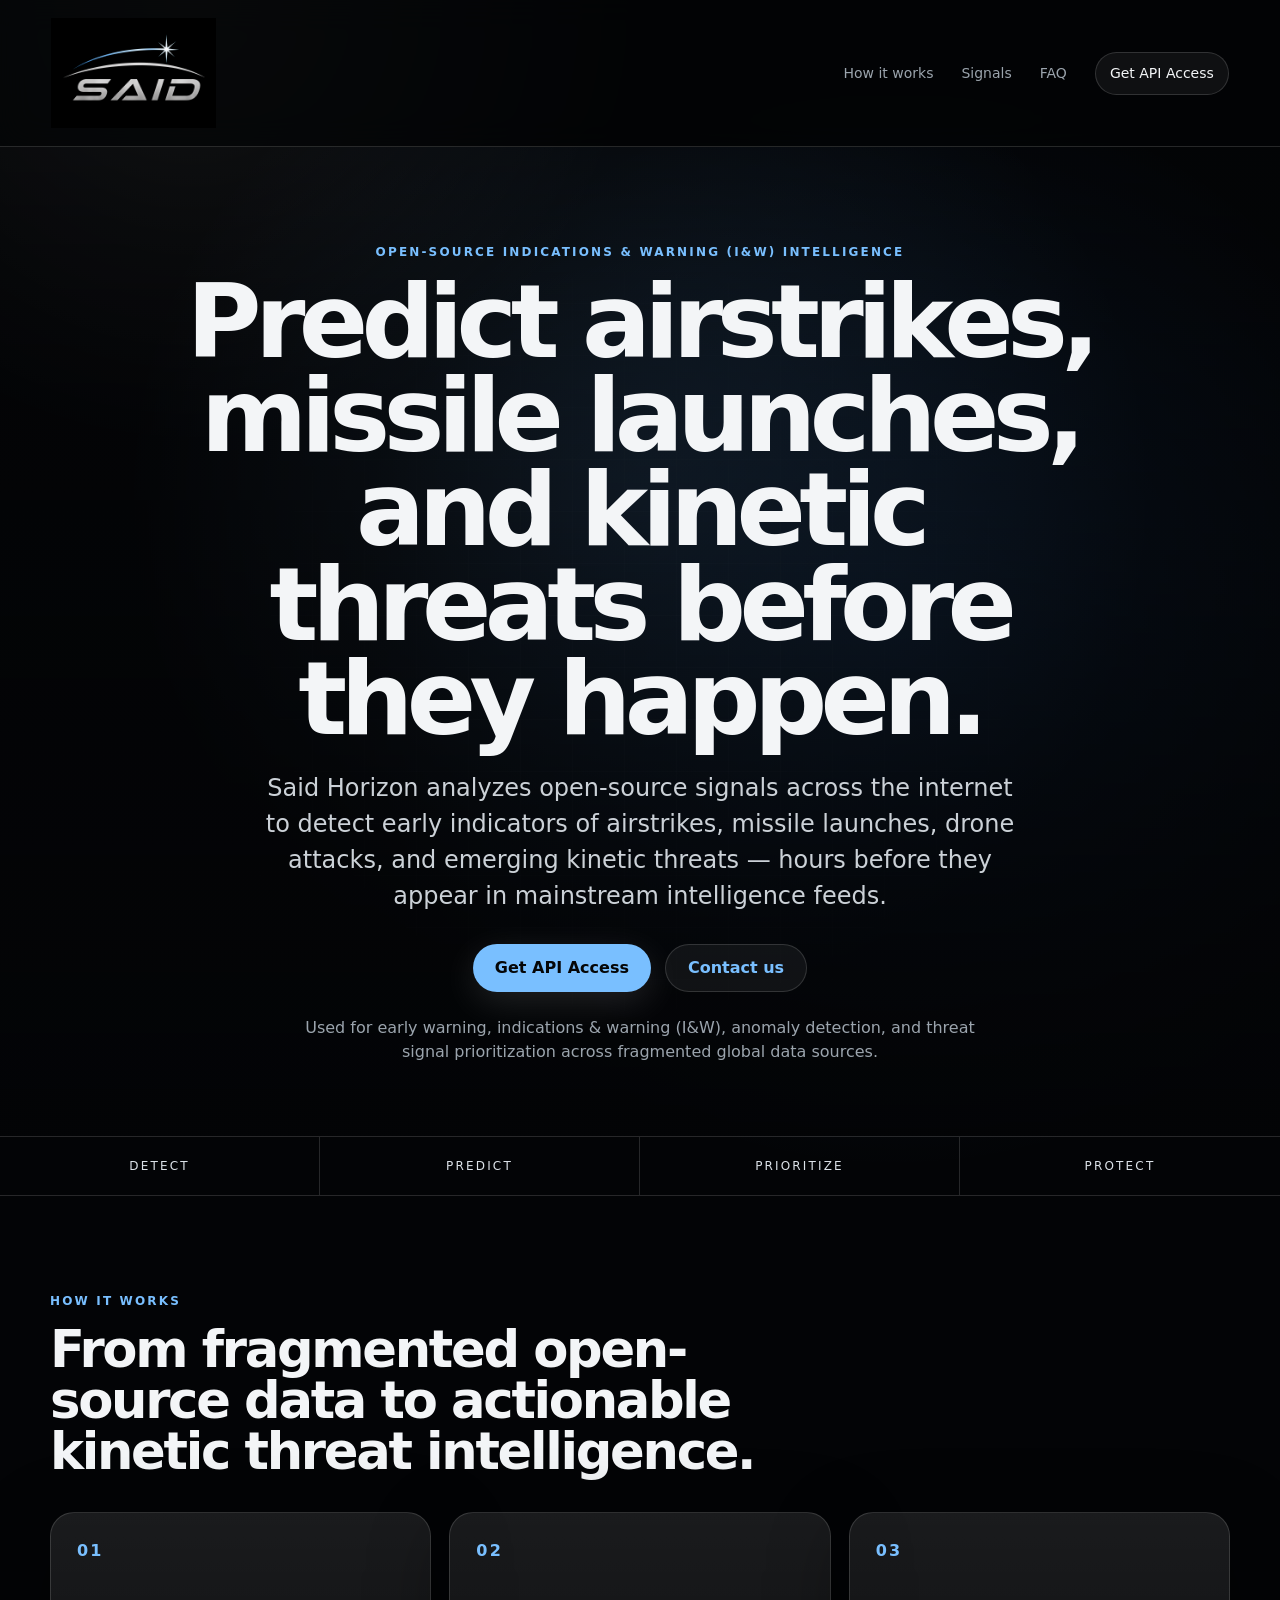
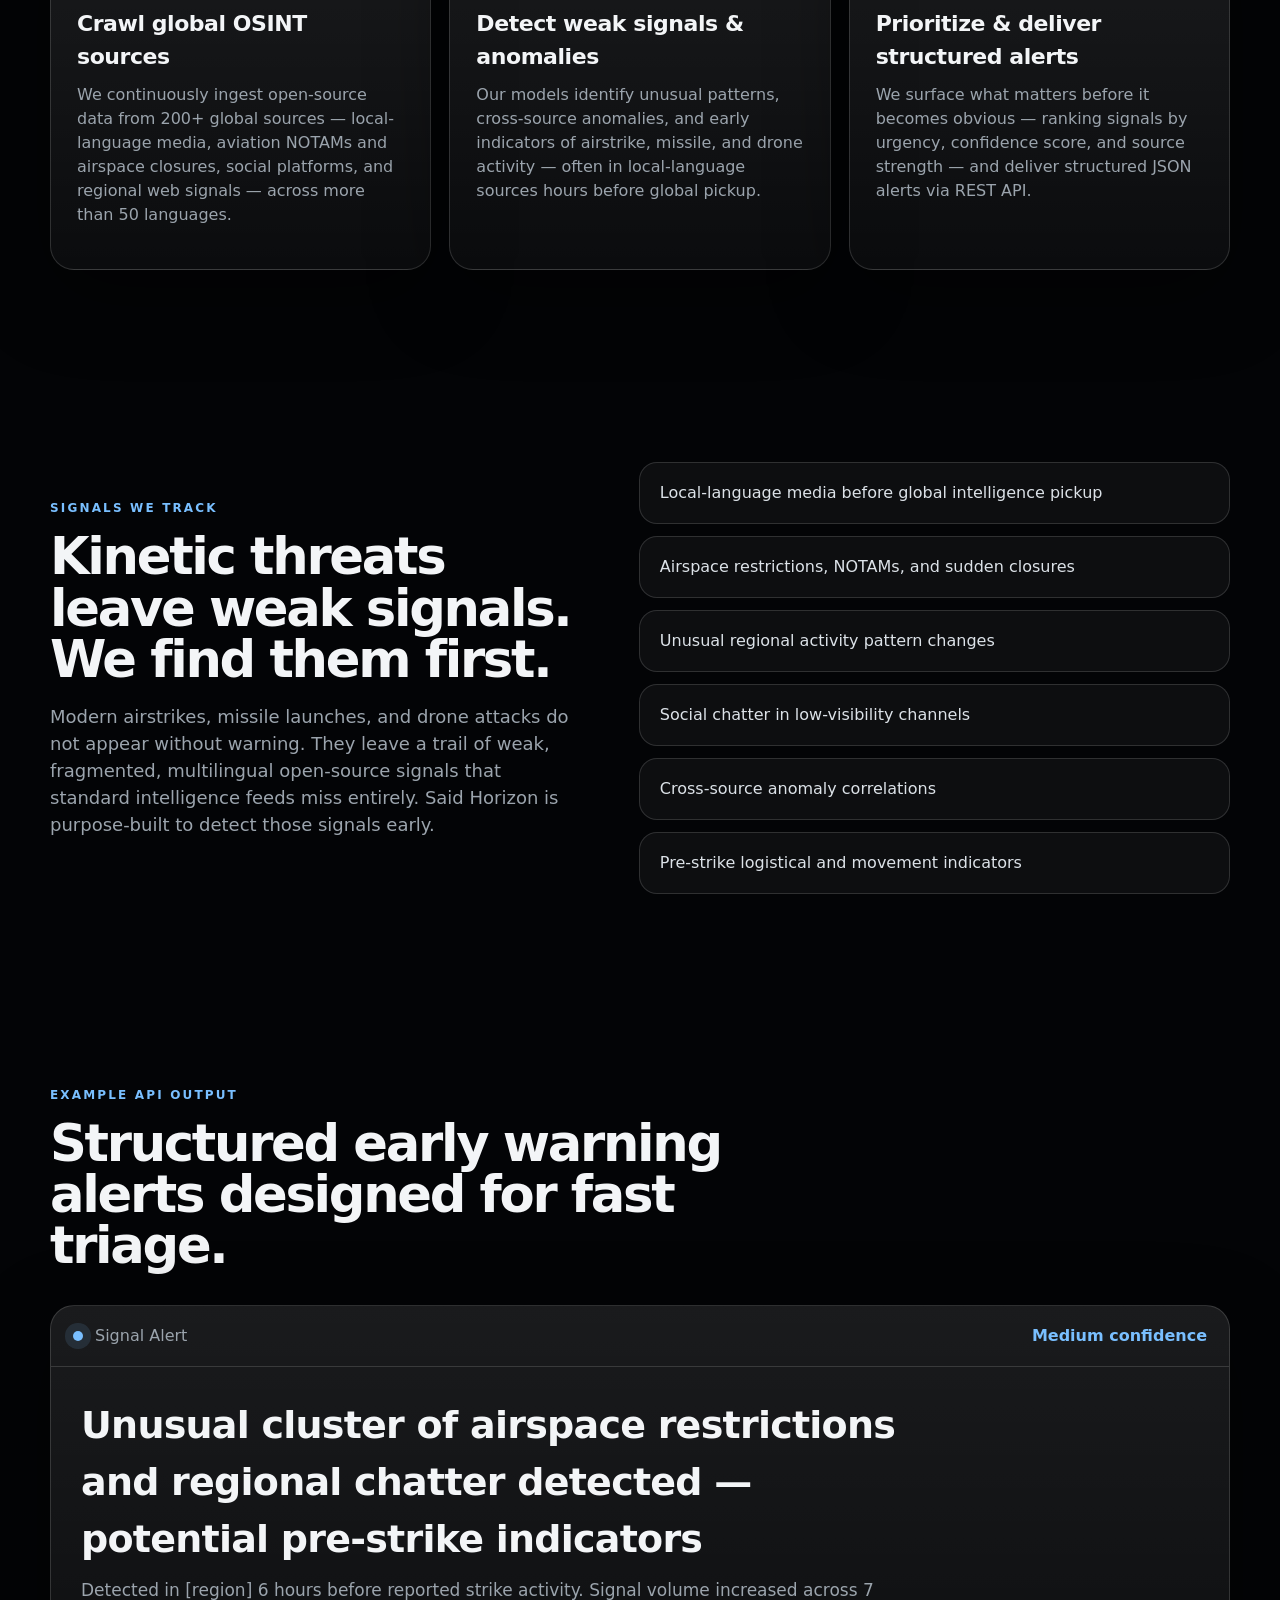
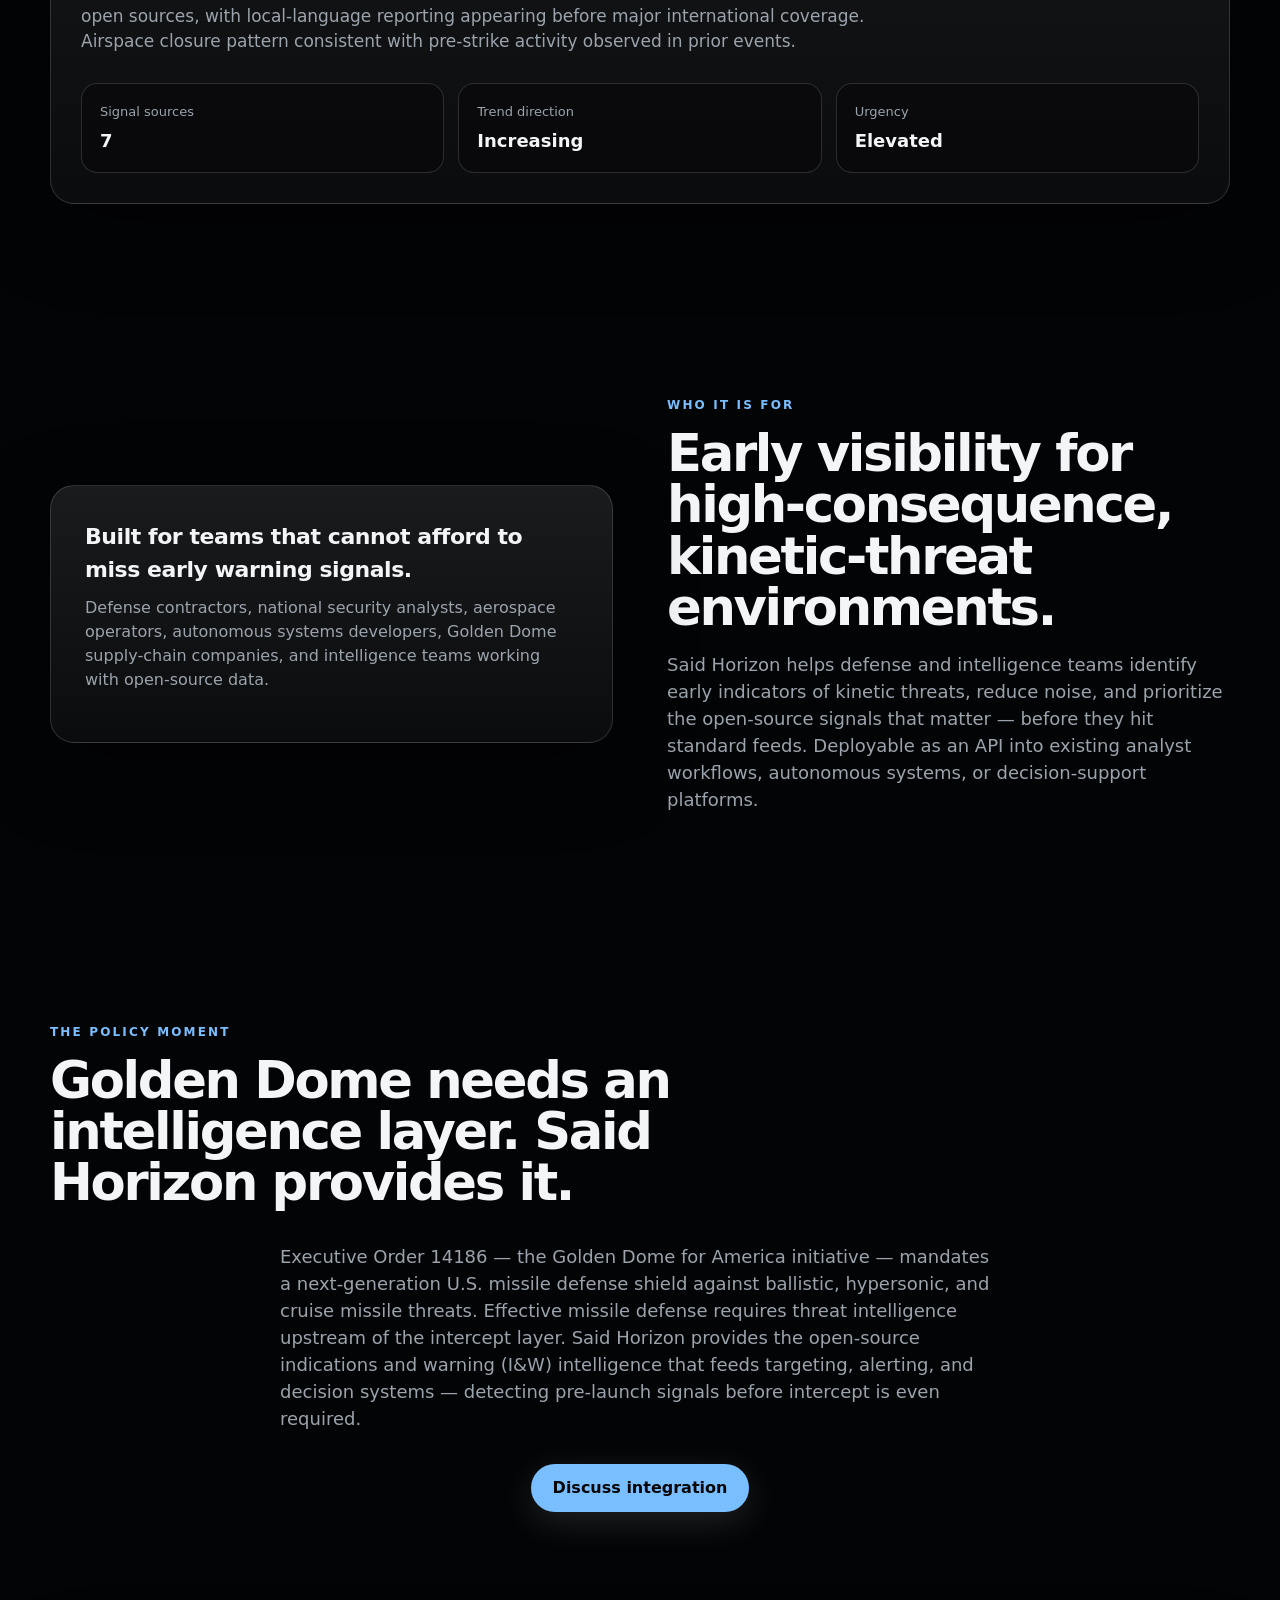
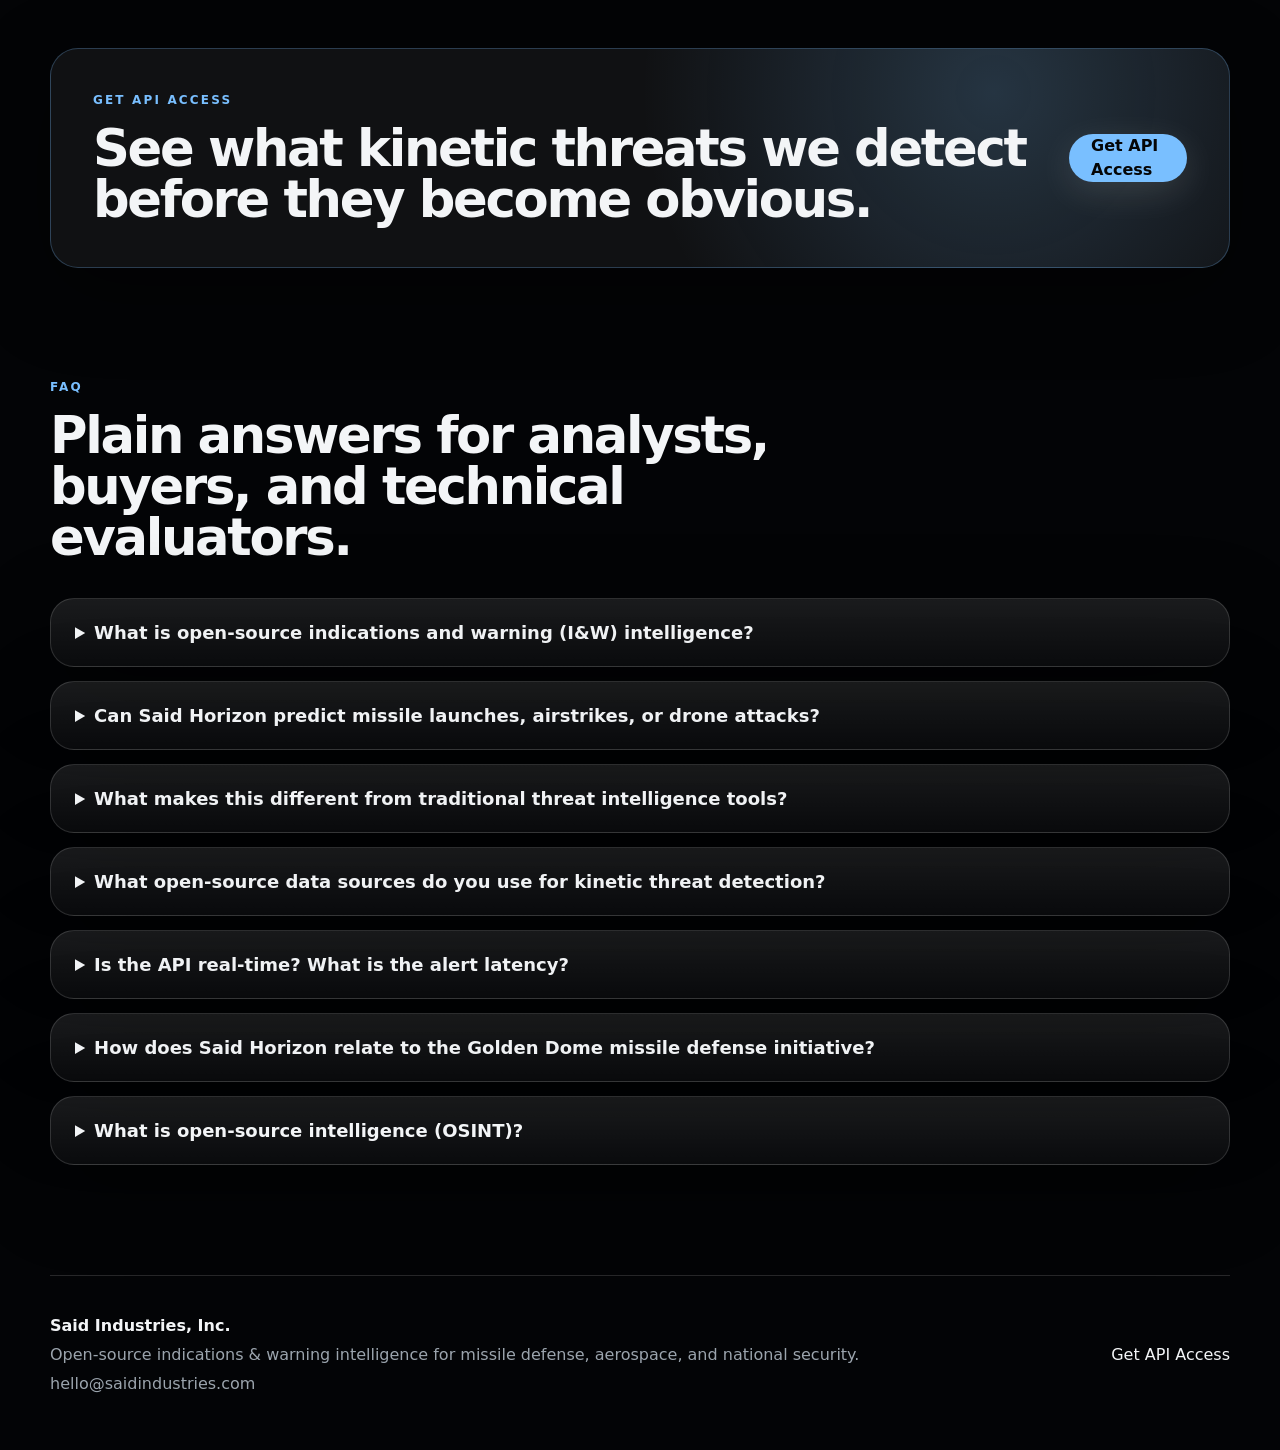
==== commit fe86ffc3: "updated html to be good at seo -- keyword research" ====
--- a/index.html
+++ b/index.html
@@ -3,33 +3,158 @@
 <head>
   <meta charset="UTF-8" />
   <meta name="viewport" content="width=device-width, initial-scale=1.0" />
-  <title>Said Industries (Said Horizon OSINT Platform) | Said Horizon: Predict attacks before they happen</title>
-  <meta name="description" content="Said Industries (Said Horizon OSINT Platform) analyzes open-source signals across the internet to identify early indicators of airstrikes, missile launches, and emerging threats." />
-  <meta name="keywords" content="OSINT, open source intelligence, missile defense, early warning intelligence, threat detection software, strike prediction, airspace closures, foreign language sources" />
-
-  <meta property="og:title" content="Said Industries (Said Horizon OSINT Platform) | Said Horizon: Predict attacks before they happen" />
-  <meta property="og:description" content="Open-source signal intelligence for early warning, anomaly detection, and threat prioritization." />
+
+  <!-- ═══════════════════════════════════════════════════════════
+       PRIMARY TITLE & META
+       Target keywords: "indications and warning OSINT", "airstrike
+       early warning software", "strike prediction API",
+       "open source threat intelligence API", "kinetic threat
+       early warning"
+  ═══════════════════════════════════════════════════════════ -->
+  <title>Said Horizon | Open-Source Indications &amp; Warning Intelligence API — Predict Airstrikes, Missile Launches &amp; Kinetic Threats</title>
+
+  <meta name="description" content="Said Horizon is an open-source indications and warning (I&W) intelligence API that detects early signals of airstrikes, missile launches, and kinetic threats before they happen. Real-time OSINT signal analysis for defense, aerospace, and national security teams." />
+
+  <meta name="keywords" content="indications and warning intelligence, open source indications and warning, I&W OSINT, airstrike early warning software, missile launch prediction, kinetic threat early warning, strike prediction API, open source threat intelligence API, airspace anomaly detection, OSINT threat intelligence API, pre-attack signal detection, drone attack prediction, missile defense OSINT, Golden Dome intelligence layer, early warning intelligence software, defense OSINT platform, threat signal aggregation, weak signal detection defense" />
+
+  <!-- ═══════════════════════════════════════════════════════════
+       OPEN GRAPH (LinkedIn shares matter for defense buyers)
+  ═══════════════════════════════════════════════════════════ -->
+  <meta property="og:title" content="Said Horizon — Open-Source Indications &amp; Warning Intelligence API" />
+  <meta property="og:description" content="Detect early signals of airstrikes, missile launches, and kinetic threats before they happen. Real-time OSINT I&W intelligence for defense and aerospace teams." />
   <meta property="og:type" content="website" />
+  <meta property="og:url" content="https://saidindustries.com" />
+
+  <!-- Twitter card -->
+  <meta name="twitter:card" content="summary_large_image" />
+  <meta name="twitter:title" content="Said Horizon — Airstrike &amp; Kinetic Threat Early Warning API" />
+  <meta name="twitter:description" content="Real-time open-source indications and warning (I&W) intelligence. Detect weak signals of missile launches, airstrikes, and drone attacks before they hit mainstream feeds." />
+
+  <!-- Canonical -->
+  <link rel="canonical" href="https://saidindustries.com/" />
 
   <link rel="preload" as="image" href="assets/said-logo.png" />
   <link rel="stylesheet" href="styles.css" />
   <link rel="icon" href="favicon.ico" type="image/x-icon">
 
+  <!-- ═══════════════════════════════════════════════════════════
+       STRUCTURED DATA
+       Organization + SoftwareApplication schemas help Google
+       surface this in relevant searches
+  ═══════════════════════════════════════════════════════════ -->
   <script type="application/ld+json">
   {
     "@context": "https://schema.org",
     "@type": "Organization",
-    "name": "Said Industries (Said Horizon OSINT Platform)",
+    "name": "Said Industries",
+    "alternateName": "Said Horizon",
     "url": "https://saidindustries.com",
-    "description": "Said Industries (Said Horizon OSINT Platform) analyzes open-source signals across the internet to identify early indicators of airstrikes, missile launches, and emerging threats.",
+    "description": "Said Industries builds Said Horizon, an open-source indications and warning (I&W) intelligence API that detects early signals of airstrikes, missile launches, and kinetic threats using real-time OSINT signal analysis.",
+    "foundingDate": "2025",
+    "areaServed": "Worldwide",
+    "knowsAbout": ["open-source intelligence", "indications and warning", "missile defense", "kinetic threat detection", "early warning intelligence", "OSINT API"],
+    "contactPoint": {
+      "@type": "ContactPoint",
+      "email": "hello@saidindustries.com",
+      "contactType": "sales"
+    },
     "sameAs": []
+  }
+  </script>
+
+  <script type="application/ld+json">
+  {
+    "@context": "https://schema.org",
+    "@type": "SoftwareApplication",
+    "name": "Said Horizon",
+    "applicationCategory": "SecurityApplication",
+    "operatingSystem": "API / Cloud",
+    "description": "Said Horizon is a real-time open-source indications and warning (I&W) intelligence API. It continuously crawls global open-source data — local media, airspace notices, social signals, and regional chatter — to detect early indicators of airstrikes, missile launches, drone attacks, and kinetic events before they appear in mainstream intelligence feeds.",
+    "offers": {
+      "@type": "Offer",
+      "priceCurrency": "USD",
+      "description": "Usage-based API pricing. Starter: $0.01/request. Pro: $0.005/request + monthly SaaS fee. Enterprise: custom.",
+      "url": "https://calendly.com/will-saidindustries/api-access"
+    },
+    "provider": {
+      "@type": "Organization",
+      "name": "Said Industries"
+    },
+    "featureList": [
+      "Real-time OSINT signal ingestion from 200+ global sources",
+      "Early warning alerts for airstrikes, missile launches, and drone attacks",
+      "Multilingual signal detection including local language media",
+      "Airspace restriction and closure monitoring",
+      "Confidence scoring and chain-of-reasoning output",
+      "REST API with structured JSON alerts",
+      "Signal cluster analysis and anomaly detection"
+    ]
+  }
+  </script>
+
+  <!-- FAQ schema — directly targets question-based searches like
+       "how do I get early warning of missile attacks" -->
+  <script type="application/ld+json">
+  {
+    "@context": "https://schema.org",
+    "@type": "FAQPage",
+    "mainEntity": [
+      {
+        "@type": "Question",
+        "name": "What is open-source indications and warning (I&W) intelligence?",
+        "acceptedAnswer": {
+          "@type": "Answer",
+          "text": "Indications and warning (I&W) intelligence is the practice of identifying early signals that a hostile action — such as a missile launch, airstrike, or kinetic attack — may be imminent. Open-source I&W uses publicly available data sources: local language media, airspace restrictions, social channels, and regional web sources to detect these signals before they appear in mainstream intelligence feeds."
+        }
+      },
+      {
+        "@type": "Question",
+        "name": "Can Said Horizon predict missile launches or airstrikes?",
+        "acceptedAnswer": {
+          "@type": "Answer",
+          "text": "Said Horizon identifies early indicators of potential activity. The system detects weak signals, anomalies, and cross-source correlations before a kinetic event becomes obvious. It is designed to be used as an early warning and prioritization layer — not as a single source of truth."
+        }
+      },
+      {
+        "@type": "Question",
+        "name": "What is an OSINT threat intelligence API?",
+        "acceptedAnswer": {
+          "@type": "Answer",
+          "text": "An OSINT threat intelligence API is a programmatic interface that delivers structured intelligence derived from open-source data — public media, government notices, social platforms, and aviation data. Said Horizon's API returns structured alert objects including signal sources, confidence scores, urgency ratings, and chain-of-reasoning."
+        }
+      },
+      {
+        "@type": "Question",
+        "name": "What data sources does Said Horizon use for kinetic threat detection?",
+        "acceptedAnswer": {
+          "@type": "Answer",
+          "text": "Said Horizon ingests local language media (before global pickup), airspace restriction and closure notices, regional social channels, cross-source anomaly correlations, and sudden changes in regional activity patterns. Source coverage depends on the deployment and customer requirements."
+        }
+      },
+      {
+        "@type": "Question",
+        "name": "How is Said Horizon different from traditional threat intelligence tools?",
+        "acceptedAnswer": {
+          "@type": "Answer",
+          "text": "Most threat intelligence platforms focus on cyber threats: malware, phishing, compromised IPs. Said Horizon is specifically built for kinetic threat early warning — airstrikes, missile launches, and drone attacks — using open-source signals. It is API-first, real-time, and focused on the indications and warning mission rather than broad analyst dashboards."
+        }
+      },
+      {
+        "@type": "Question",
+        "name": "How does Said Horizon relate to the Golden Dome missile defense initiative?",
+        "acceptedAnswer": {
+          "@type": "Answer",
+          "text": "The Golden Dome initiative (E.O. 14186) mandates a next-generation U.S. missile defense shield against ballistic, hypersonic, and cruise threats. Effective missile defense requires threat intelligence upstream of the intercept layer — Said Horizon provides the open-source indications and warning intelligence layer that feeds targeting, alerting, and decision systems."
+        }
+      }
+    ]
   }
   </script>
 </head>
 <body>
   <header class="site-header">
-    <a class="brand" href="#top" aria-label="Said Industries (Said Horizon OSINT Platform) home">
-      <img src="assets/said-logo.png" alt="Said Industries (Said Horizon OSINT Platform) logo" />
+    <a class="brand" href="#top" aria-label="Said Industries — Said Horizon OSINT early warning platform home">
+      <img src="assets/said-logo.png" alt="Said Industries logo" />
     </a>
 
     <nav class="nav">
@@ -45,20 +170,27 @@
   </header>
 
   <main id="top">
+
+    <!-- ═══════════════════════════════════════════
+         HERO
+         H1 contains primary keyword phrase.
+         Subhead reinforces I&W terminology and
+         secondary keywords.
+    ═══════════════════════════════════════════ -->
     <section class="hero">
       <div class="hero-bg"></div>
       <div class="hero-content">
-        <p class="eyebrow">Open-source early warning intelligence</p>
-        <h1>Said Horizon: Predict attacks before they happen.</h1>
+        <p class="eyebrow">Open-source indications &amp; warning (I&amp;W) intelligence</p>
+        <h1>Predict airstrikes, missile launches, and kinetic threats before they happen.</h1>
         <p class="hero-copy">
-          We analyze open-source signals across the internet to identify early indicators of airstrikes, missile launches, and emerging threats.
+          Said Horizon analyzes open-source signals across the internet to detect early indicators of airstrikes, missile launches, drone attacks, and emerging kinetic threats — hours before they appear in mainstream intelligence feeds.
         </p>
         <div class="hero-actions">
           <a class="button primary" href="https://calendly.com/will-saidindustries/api-access" target="_blank" rel="noopener">Get API Access</a>
-          <a class="button secondary" href="mailto://hello@saidindustries.com">Contact us</a>
+          <a class="button secondary" href="mailto:hello@saidindustries.com">Contact us</a>
         </div>
         <p class="hero-note">
-          Used for early warning, anomaly detection, and signal prioritization across fragmented data sources.
+          Used for early warning, indications &amp; warning (I&amp;W), anomaly detection, and threat signal prioritization across fragmented global data sources.
         </p>
       </div>
     </section>
@@ -70,55 +202,69 @@
       <span>Protect</span>
     </section>
 
+    <!-- ═══════════════════════════════════════════
+         HOW IT WORKS
+         Natural use of "kinetic threat," "OSINT,"
+         "early warning," "indications and warning"
+    ═══════════════════════════════════════════ -->
     <section id="how" class="section">
       <div class="section-heading">
         <p class="eyebrow">How it works</p>
-        <h2>From messy public data to actionable intelligence.</h2>
+        <h2>From fragmented open-source data to actionable kinetic threat intelligence.</h2>
       </div>
 
       <div class="cards three">
         <article class="card">
           <div class="card-number">01</div>
-          <h3>Crawl</h3>
-          <p>We continuously ingest open-source data from global sources, including local media, social platforms, and aviation signals.</p>
+          <h3>Crawl global OSINT sources</h3>
+          <p>We continuously ingest open-source data from 200+ global sources — local-language media, aviation NOTAMs and airspace closures, social platforms, and regional web signals — across more than 50 languages.</p>
         </article>
 
         <article class="card">
           <div class="card-number">02</div>
-          <h3>Detect</h3>
-          <p>Our models identify unusual patterns, anomalies, and early indicators of activity across multilingual and fragmented sources.</p>
+          <h3>Detect weak signals &amp; anomalies</h3>
+          <p>Our models identify unusual patterns, cross-source anomalies, and early indicators of airstrike, missile, and drone activity — often in local-language sources hours before global pickup.</p>
         </article>
 
         <article class="card">
           <div class="card-number">03</div>
-          <h3>Prioritize</h3>
-          <p>We surface what matters before it becomes obvious, ranking signals by urgency, confidence, and source strength.</p>
+          <h3>Prioritize &amp; deliver structured alerts</h3>
+          <p>We surface what matters before it becomes obvious — ranking signals by urgency, confidence score, and source strength — and deliver structured JSON alerts via REST API.</p>
         </article>
       </div>
     </section>
 
+    <!-- ═══════════════════════════════════════════
+         SIGNALS
+         Reinforces specific signal types that
+         buyers search for
+    ═══════════════════════════════════════════ -->
     <section id="signals" class="section split">
       <div>
         <p class="eyebrow">Signals we track</p>
-        <h2>Weak signals often appear before major events.</h2>
+        <h2>Kinetic threats leave weak signals. We find them first.</h2>
         <p class="section-copy">
-          Modern threats do not appear out of nowhere. They leave a trail of weak signals that are fragmented, multilingual, and easy to miss.
+          Modern airstrikes, missile launches, and drone attacks do not appear without warning. They leave a trail of weak, fragmented, multilingual open-source signals that standard intelligence feeds miss entirely. Said Horizon is purpose-built to detect those signals early.
         </p>
       </div>
 
       <div class="signal-list">
-        <div class="signal-item">Local language media before global pickup</div>
-        <div class="signal-item">Airspace restrictions and closures</div>
-        <div class="signal-item">Sudden changes in regional activity patterns</div>
+        <div class="signal-item">Local-language media before global intelligence pickup</div>
+        <div class="signal-item">Airspace restrictions, NOTAMs, and sudden closures</div>
+        <div class="signal-item">Unusual regional activity pattern changes</div>
         <div class="signal-item">Social chatter in low-visibility channels</div>
         <div class="signal-item">Cross-source anomaly correlations</div>
-      </div>
-    </section>
-
+        <div class="signal-item">Pre-strike logistical and movement indicators</div>
+      </div>
+    </section>
+
+    <!-- ═══════════════════════════════════════════
+         EXAMPLE OUTPUT
+    ═══════════════════════════════════════════ -->
     <section id="example" class="section">
       <div class="section-heading">
-        <p class="eyebrow">Example output</p>
-        <h2>Designed for fast triage.</h2>
+        <p class="eyebrow">Example API output</p>
+        <h2>Structured early warning alerts designed for fast triage.</h2>
       </div>
 
       <div class="alert-shell">
@@ -128,9 +274,9 @@
           <strong>Medium confidence</strong>
         </div>
         <div class="alert-body">
-          <h3>Unusual cluster of airspace restrictions and regional chatter detected</h3>
+          <h3>Unusual cluster of airspace restrictions and regional chatter detected — potential pre-strike indicators</h3>
           <p>
-            Detected in [region] 6 hours before reported strike activity. Signal volume increased across 7 sources, with local language reporting appearing before major international coverage.
+            Detected in [region] 6 hours before reported strike activity. Signal volume increased across 7 open sources, with local-language reporting appearing before major international coverage. Airspace closure pattern consistent with pre-strike activity observed in prior events.
           </p>
           <div class="alert-grid">
             <div><span>Signal sources</span><strong>7</strong></div>
@@ -141,58 +287,97 @@
       </div>
     </section>
 
+    <!-- ═══════════════════════════════════════════
+         WHO IT'S FOR
+         Explicitly names buyer types so Google
+         indexes the page for those searches
+    ═══════════════════════════════════════════ -->
     <section class="section split reversed">
       <div class="panel">
-        <h3>Built for teams that cannot afford to miss weak signals.</h3>
-        <p>Defense, national security, aerospace, autonomous systems, and analysts working with open-source intelligence.</p>
+        <h3>Built for teams that cannot afford to miss early warning signals.</h3>
+        <p>Defense contractors, national security analysts, aerospace operators, autonomous systems developers, Golden Dome supply-chain companies, and intelligence teams working with open-source data.</p>
       </div>
 
       <div>
         <p class="eyebrow">Who it is for</p>
-        <h2>Early visibility for high-consequence environments.</h2>
+        <h2>Early visibility for high-consequence, kinetic-threat environments.</h2>
         <p class="section-copy">
-          Said Industries (Said Horizon OSINT Platform) helps teams identify early indicators, reduce noise, and prioritize the signals that may matter before they hit standard feeds.
+          Said Horizon helps defense and intelligence teams identify early indicators of kinetic threats, reduce noise, and prioritize the open-source signals that matter — before they hit standard feeds. Deployable as an API into existing analyst workflows, autonomous systems, or decision-support platforms.
         </p>
+      </div>
+    </section>
+
+    <!-- ═══════════════════════════════════════════
+         GOLDEN DOME CONTEXT
+         New section targeting Golden Dome search
+         traffic and defense-adjacent buyers
+    ═══════════════════════════════════════════ -->
+    <section id="golden-dome" class="section">
+      <div class="section-heading">
+        <p class="eyebrow">The policy moment</p>
+        <h2>Golden Dome needs an intelligence layer. Said Horizon provides it.</h2>
+      </div>
+      <p class="section-copy" style="max-width:720px;margin:0 auto 2rem;">
+        Executive Order 14186 — the Golden Dome for America initiative — mandates a next-generation U.S. missile defense shield against ballistic, hypersonic, and cruise missile threats. Effective missile defense requires threat intelligence upstream of the intercept layer. Said Horizon provides the open-source indications and warning (I&amp;W) intelligence that feeds targeting, alerting, and decision systems — detecting pre-launch signals before intercept is even required.
+      </p>
+      <div style="text-align:center;">
+        <a class="button primary" href="https://calendly.com/will-saidindustries/api-access" target="_blank" rel="noopener">Discuss integration</a>
       </div>
     </section>
 
     <section class="cta-section">
       <div>
         <p class="eyebrow">Get API Access</p>
-        <h2>See what we detect before it becomes obvious.</h2>
+        <h2>See what kinetic threats we detect before they become obvious.</h2>
       </div>
       <a class="button primary" href="https://calendly.com/will-saidindustries/api-access" target="_blank" rel="noopener">Get API Access</a>
     </section>
 
+    <!-- ═══════════════════════════════════════════
+         FAQ
+         FAQ schema above targets these as rich
+         results. Questions are phrased as buyers
+         actually search them.
+    ═══════════════════════════════════════════ -->
     <section id="faq" class="section faq">
       <div class="section-heading">
         <p class="eyebrow">FAQ</p>
-        <h2>Plain answers for search, buyers, and technical evaluators.</h2>
-      </div>
-
-      <details>
-        <summary>What is open-source intelligence?</summary>
-        <p>Open-source intelligence, or OSINT, is intelligence gathered from publicly available sources such as websites, news, public social channels, aviation notices, government pages, and other online data.</p>
-      </details>
-
-      <details>
-        <summary>Can Said Industries (Said Horizon OSINT Platform) predict missile launches or strikes?</summary>
-        <p>Said Industries (Said Horizon OSINT Platform) identifies early indicators of potential activity. The system is designed to detect weak signals, anomalies, and source correlations before an event becomes obvious. It should be used as an early warning and prioritization layer, not as a single source of truth.</p>
-      </details>
-
-      <details>
-        <summary>What makes this different from traditional intelligence tools?</summary>
-        <p>Most tools are broad dashboards or analyst workspaces. Said Industries (Said Horizon OSINT Platform) is focused on turning specific weak open-source signals into structured alerts that can be used by systems, analysts, and decision makers.</p>
-      </details>
-
-      <details>
-        <summary>What data sources do you use?</summary>
-        <p>Sources can include local language media, aviation notices, airspace restrictions, public social channels, government pages, and regional web sources. Source coverage depends on the deployment and customer requirements.</p>
-      </details>
-
-      <details>
-        <summary>Is this real-time?</summary>
-        <p>The system is designed for continuous ingestion and rapid alerting, with latency depending on the source type, access method, and deployment environment.</p>
+        <h2>Plain answers for analysts, buyers, and technical evaluators.</h2>
+      </div>
+
+      <details>
+        <summary>What is open-source indications and warning (I&amp;W) intelligence?</summary>
+        <p>Indications and warning (I&amp;W) intelligence is the practice of detecting early signals that a hostile action — such as a missile launch, airstrike, or kinetic attack — may be imminent. Open-source I&amp;W uses publicly available data: local-language media, airspace notices, social channels, and regional web sources to detect these signals before they appear in mainstream intelligence feeds. Said Horizon is purpose-built for this mission.</p>
+      </details>
+
+      <details>
+        <summary>Can Said Horizon predict missile launches, airstrikes, or drone attacks?</summary>
+        <p>Said Horizon identifies early indicators of potential kinetic activity. The system detects weak signals, anomalies, and cross-source correlations before an event becomes obvious in mainstream feeds. It is designed to be used as an early warning and prioritization layer — not as a single source of truth.</p>
+      </details>
+
+      <details>
+        <summary>What makes this different from traditional threat intelligence tools?</summary>
+        <p>Most threat intelligence platforms focus on cyber threats — malware, phishing, and compromised infrastructure. Said Horizon is purpose-built for kinetic threat early warning: airstrikes, missile launches, and drone attacks. It is API-first, real-time, and focused on the indications and warning mission rather than broad analyst dashboards or cyber defense use cases.</p>
+      </details>
+
+      <details>
+        <summary>What open-source data sources do you use for kinetic threat detection?</summary>
+        <p>Sources include local-language media (often appearing before global pickup), aviation NOTAMs and airspace restriction notices, public social channels, government pages, and regional web sources. Said Horizon also monitors cross-source anomaly patterns that correlate with pre-strike activity. Source coverage depends on the deployment and customer requirements.</p>
+      </details>
+
+      <details>
+        <summary>Is the API real-time? What is the alert latency?</summary>
+        <p>The system is designed for continuous ingestion and rapid alerting. Latency depends on source type, access method, and deployment environment. For most open-source feeds, signal detection occurs significantly ahead of mainstream intelligence pickup.</p>
+      </details>
+
+      <details>
+        <summary>How does Said Horizon relate to the Golden Dome missile defense initiative?</summary>
+        <p>The Golden Dome initiative (E.O. 14186, Jan. 2025) mandates next-generation U.S. homeland missile defense against ballistic, hypersonic, and cruise threats. Effective missile defense requires upstream threat intelligence — Said Horizon provides the open-source indications and warning layer that feeds targeting, alerting, and decision systems before an intercept is even required.</p>
+      </details>
+
+      <details>
+        <summary>What is open-source intelligence (OSINT)?</summary>
+        <p>Open-source intelligence (OSINT) is intelligence gathered from publicly available sources: websites, news media, public social channels, aviation notices, government databases, and other online data. Said Horizon applies OSINT specifically to the kinetic threat domain — detecting early signals of airstrikes, missile launches, and drone attacks.</p>
       </details>
     </section>
   </main>
@@ -200,7 +385,7 @@
   <footer class="footer">
     <div>
       <strong>Said Industries, Inc.</strong>
-      <p>American Missile Defense</p>
+      <p>Open-source indications &amp; warning intelligence for missile defense, aerospace, and national security.</p>
       <p>hello@saidindustries.com</p>
     </div>
     <a href="https://calendly.com/will-saidindustries/api-access" target="_blank" rel="noopener">Get API Access</a>
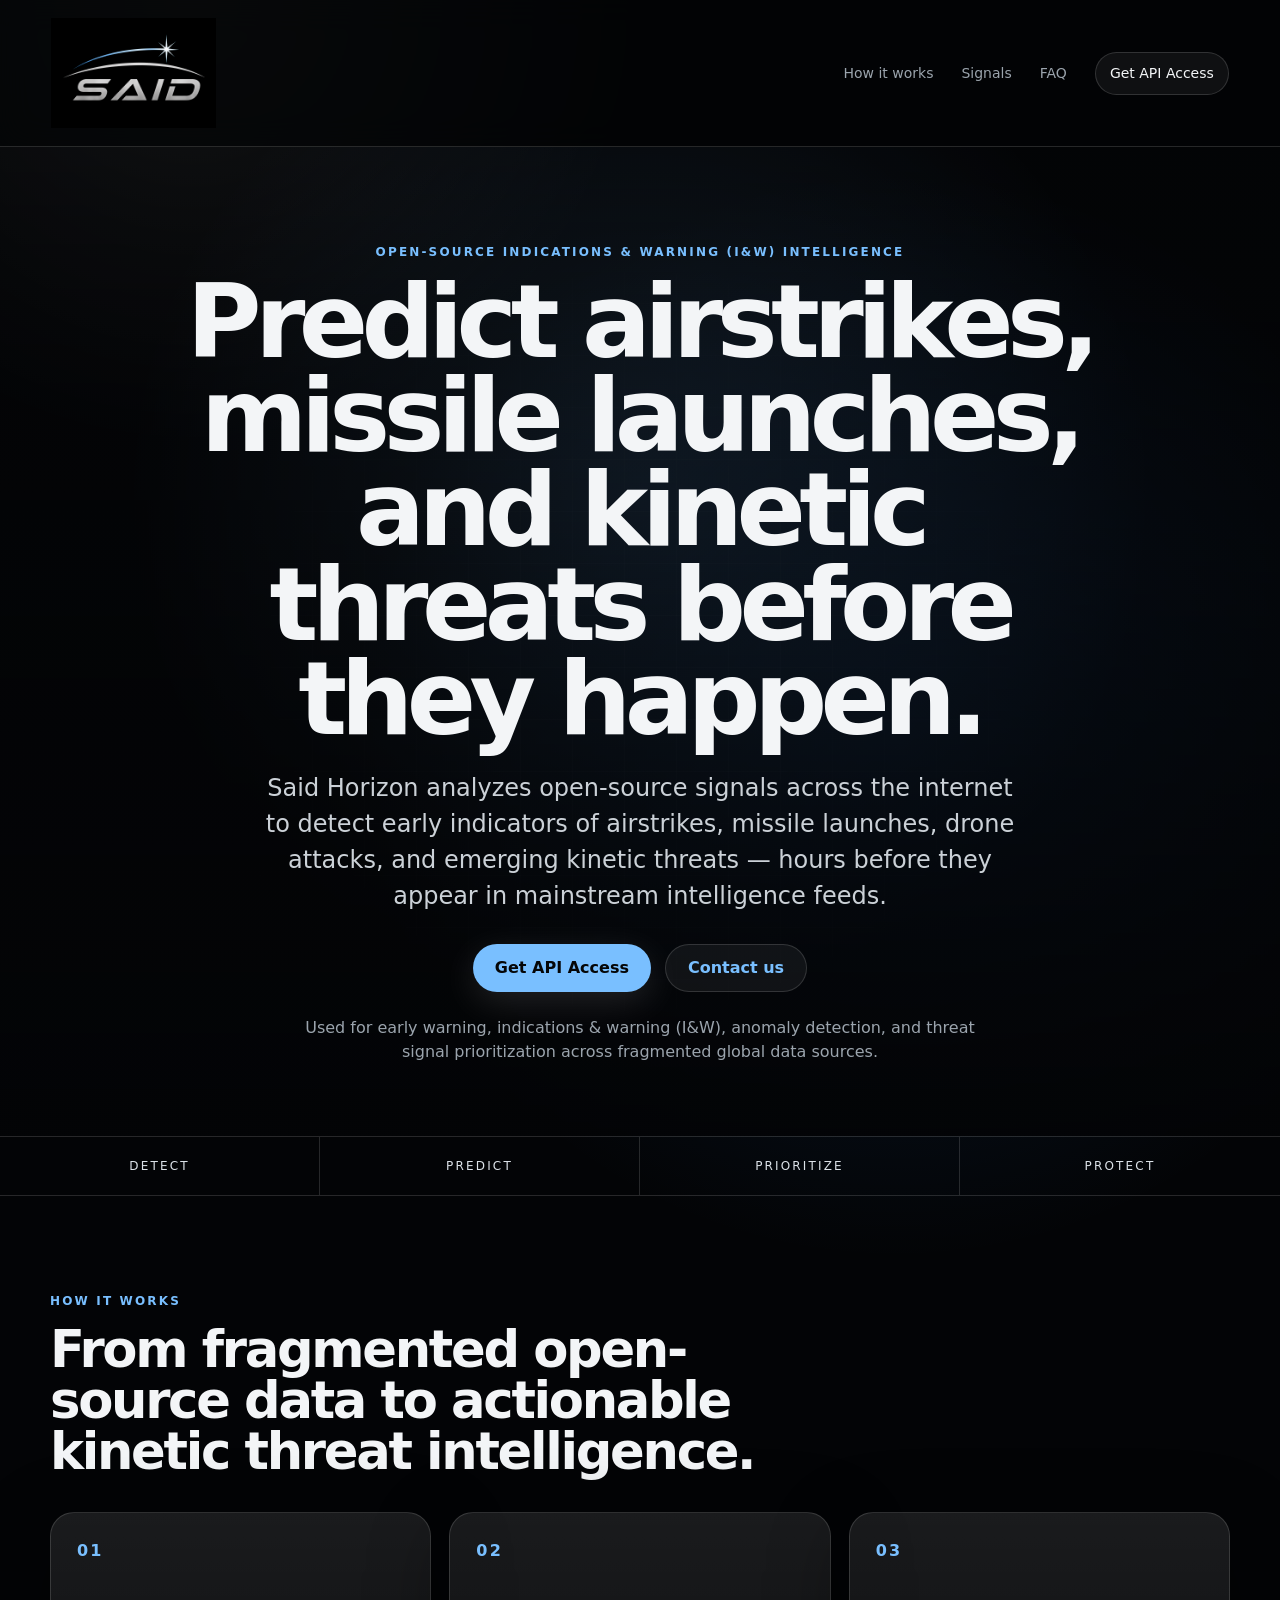
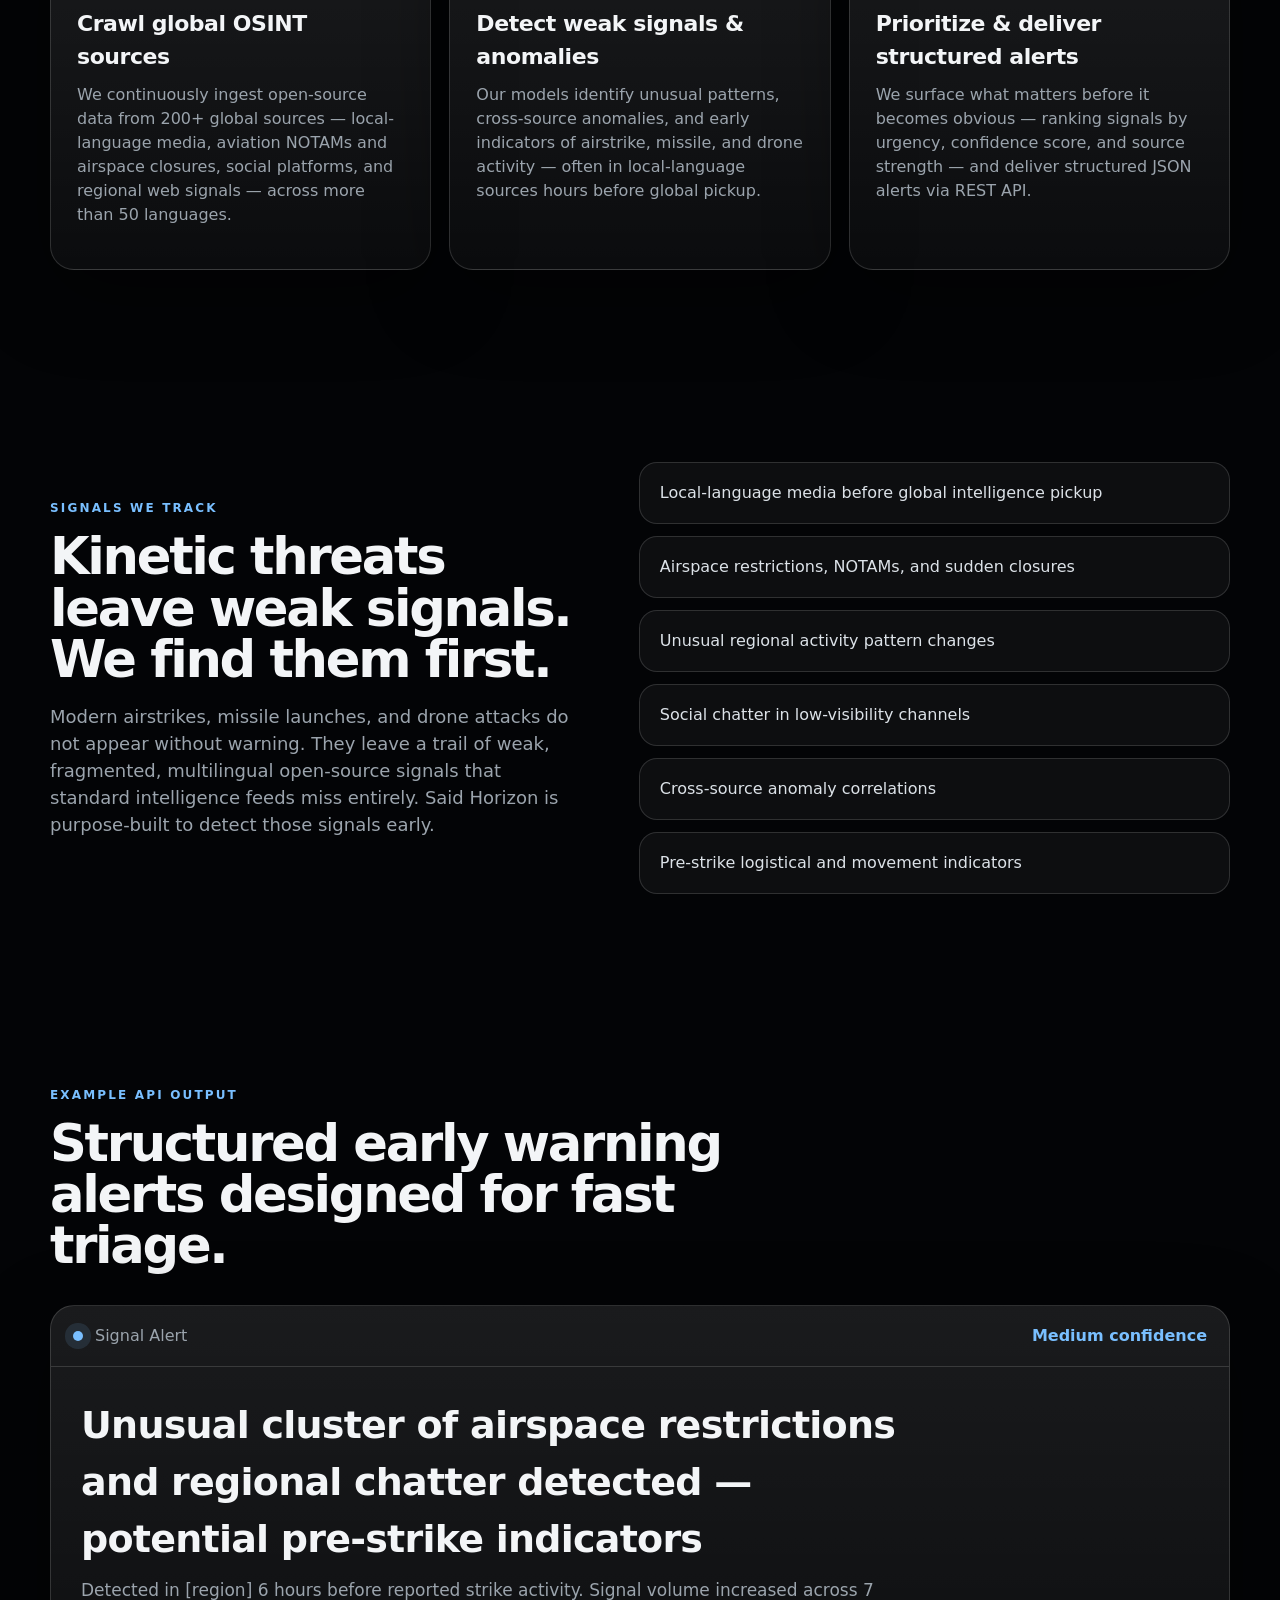
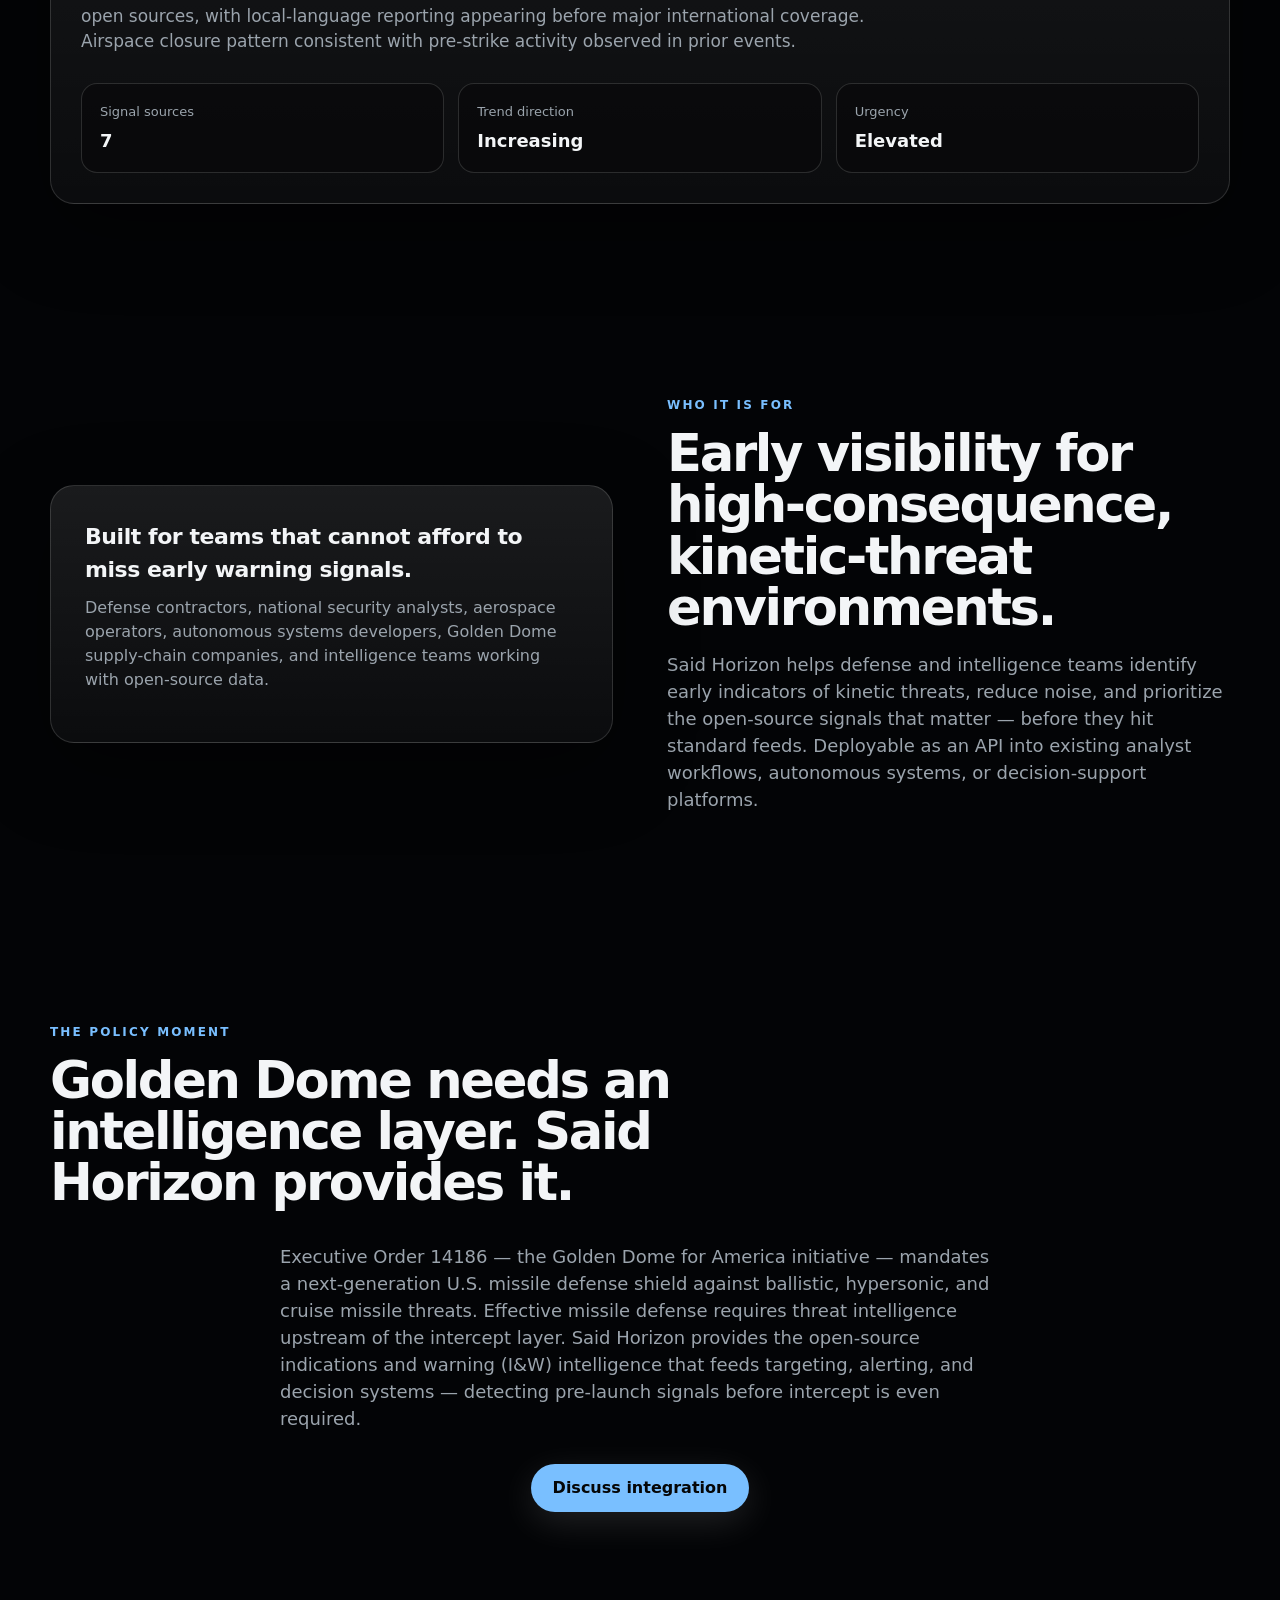
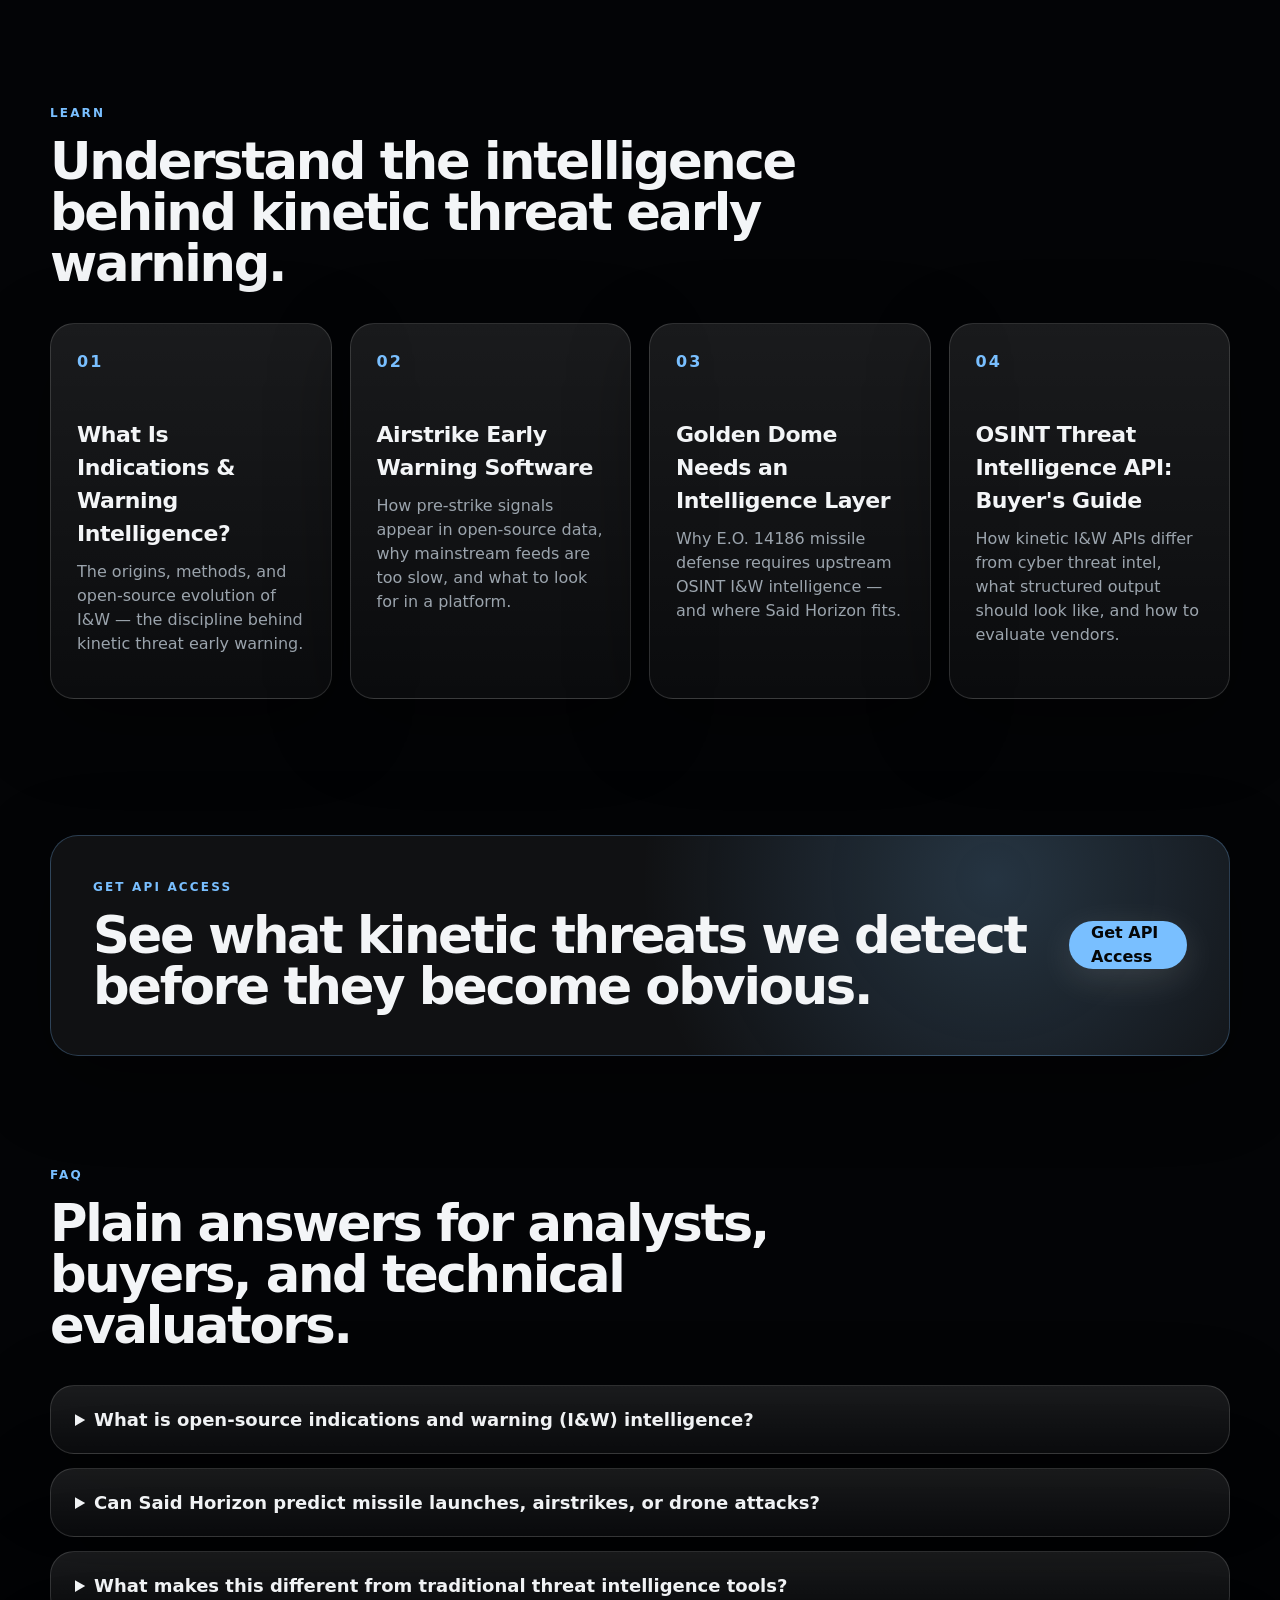
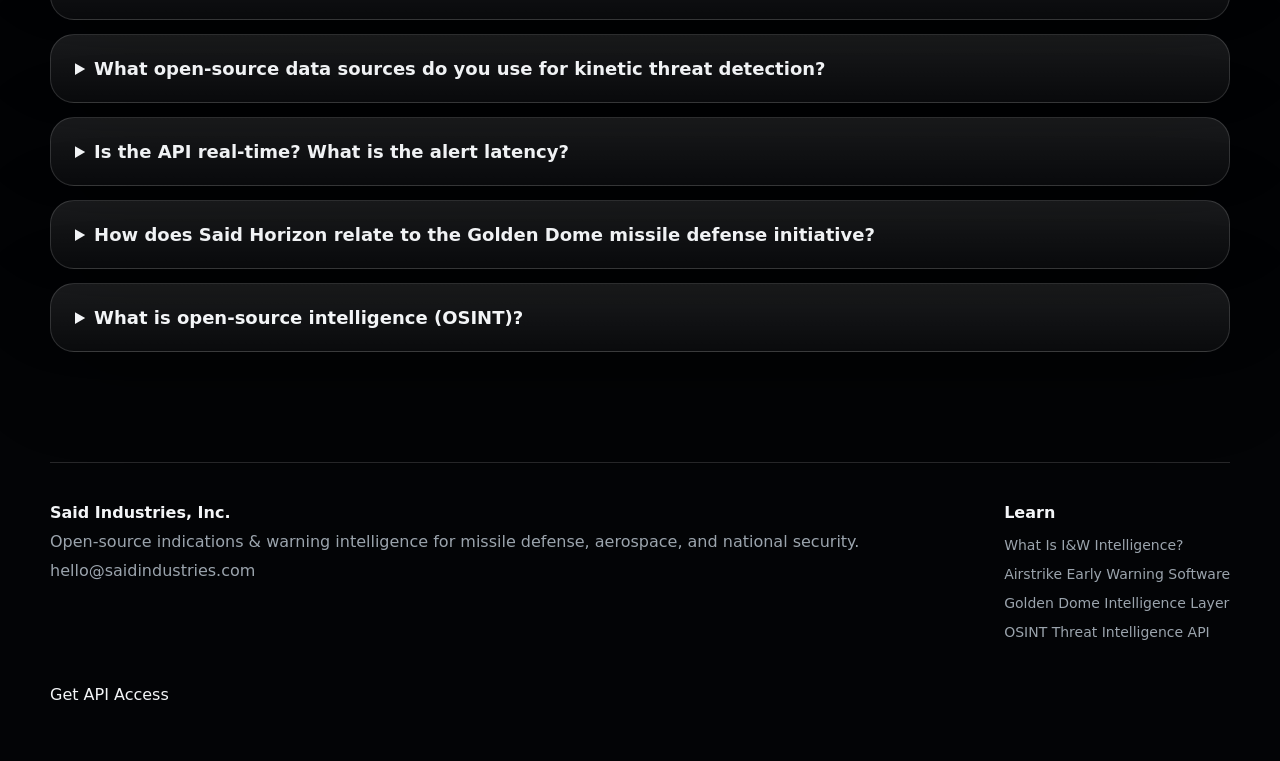
==== commit 51dfc151: "added more journal pages" ====
--- a/index.html
+++ b/index.html
@@ -11,7 +11,7 @@
        "open source threat intelligence API", "kinetic threat
        early warning"
   ═══════════════════════════════════════════════════════════ -->
-  <title>Said Horizon | Open-Source Indications &amp; Warning Intelligence API — Predict Airstrikes, Missile Launches &amp; Kinetic Threats</title>
+  <title>Said Horizon — OSINT Early Warning API for Missile Defense</title>
 
   <meta name="description" content="Said Horizon is an open-source indications and warning (I&W) intelligence API that detects early signals of airstrikes, missile launches, and kinetic threats before they happen. Real-time OSINT signal analysis for defense, aerospace, and national security teams." />
 
@@ -20,14 +20,14 @@
   <!-- ═══════════════════════════════════════════════════════════
        OPEN GRAPH (LinkedIn shares matter for defense buyers)
   ═══════════════════════════════════════════════════════════ -->
-  <meta property="og:title" content="Said Horizon — Open-Source Indications &amp; Warning Intelligence API" />
+  <meta property="og:title" content="Said Horizon — OSINT Early Warning API for Missile Defense" />
   <meta property="og:description" content="Detect early signals of airstrikes, missile launches, and kinetic threats before they happen. Real-time OSINT I&W intelligence for defense and aerospace teams." />
   <meta property="og:type" content="website" />
   <meta property="og:url" content="https://saidindustries.com" />
 
   <!-- Twitter card -->
   <meta name="twitter:card" content="summary_large_image" />
-  <meta name="twitter:title" content="Said Horizon — Airstrike &amp; Kinetic Threat Early Warning API" />
+  <meta name="twitter:title" content="Said Horizon — OSINT Early Warning API for Missile Defense" />
   <meta name="twitter:description" content="Real-time open-source indications and warning (I&W) intelligence. Detect weak signals of missile launches, airstrikes, and drone attacks before they hit mainstream feeds." />
 
   <!-- Canonical -->
@@ -325,6 +325,38 @@
       </div>
     </section>
 
+    <!-- ═══════════════════════════════════════════
+         RESOURCES / LEARN
+    ═══════════════════════════════════════════ -->
+    <section id="learn" class="section">
+      <div class="section-heading">
+        <p class="eyebrow">Learn</p>
+        <h2>Understand the intelligence behind kinetic threat early warning.</h2>
+      </div>
+      <div class="cards three" style="grid-template-columns:repeat(auto-fit,minmax(260px,1fr));">
+        <a class="card" href="what-is-indications-and-warning-intelligence.html" style="display:block;text-decoration:none;">
+          <div class="card-number">01</div>
+          <h3>What Is Indications &amp; Warning Intelligence?</h3>
+          <p>The origins, methods, and open-source evolution of I&amp;W — the discipline behind kinetic threat early warning.</p>
+        </a>
+        <a class="card" href="airstrike-early-warning-software.html" style="display:block;text-decoration:none;">
+          <div class="card-number">02</div>
+          <h3>Airstrike Early Warning Software</h3>
+          <p>How pre-strike signals appear in open-source data, why mainstream feeds are too slow, and what to look for in a platform.</p>
+        </a>
+        <a class="card" href="golden-dome-intelligence-layer.html" style="display:block;text-decoration:none;">
+          <div class="card-number">03</div>
+          <h3>Golden Dome Needs an Intelligence Layer</h3>
+          <p>Why E.O. 14186 missile defense requires upstream OSINT I&amp;W intelligence — and where Said Horizon fits.</p>
+        </a>
+        <a class="card" href="osint-threat-intelligence-api.html" style="display:block;text-decoration:none;">
+          <div class="card-number">04</div>
+          <h3>OSINT Threat Intelligence API: Buyer's Guide</h3>
+          <p>How kinetic I&amp;W APIs differ from cyber threat intel, what structured output should look like, and how to evaluate vendors.</p>
+        </a>
+      </div>
+    </section>
+
     <section class="cta-section">
       <div>
         <p class="eyebrow">Get API Access</p>
@@ -382,13 +414,22 @@
     </section>
   </main>
 
-  <footer class="footer">
+  <footer class="footer" style="align-items:flex-start;gap:40px;flex-wrap:wrap;">
     <div>
       <strong>Said Industries, Inc.</strong>
       <p>Open-source indications &amp; warning intelligence for missile defense, aerospace, and national security.</p>
       <p>hello@saidindustries.com</p>
     </div>
-    <a href="https://calendly.com/will-saidindustries/api-access" target="_blank" rel="noopener">Get API Access</a>
+    <div style="min-width:200px;">
+      <p style="color:var(--text);font-weight:700;margin:0 0 10px;">Learn</p>
+      <nav style="display:flex;flex-direction:column;gap:8px;font-size:14px;color:var(--muted);">
+        <a href="what-is-indications-and-warning-intelligence.html" style="color:var(--muted);">What Is I&amp;W Intelligence?</a>
+        <a href="airstrike-early-warning-software.html" style="color:var(--muted);">Airstrike Early Warning Software</a>
+        <a href="golden-dome-intelligence-layer.html" style="color:var(--muted);">Golden Dome Intelligence Layer</a>
+        <a href="osint-threat-intelligence-api.html" style="color:var(--muted);">OSINT Threat Intelligence API</a>
+      </nav>
+    </div>
+    <a href="https://calendly.com/will-saidindustries/api-access" target="_blank" rel="noopener" style="align-self:center;">Get API Access</a>
   </footer>
 
   <script src="script.js"></script>
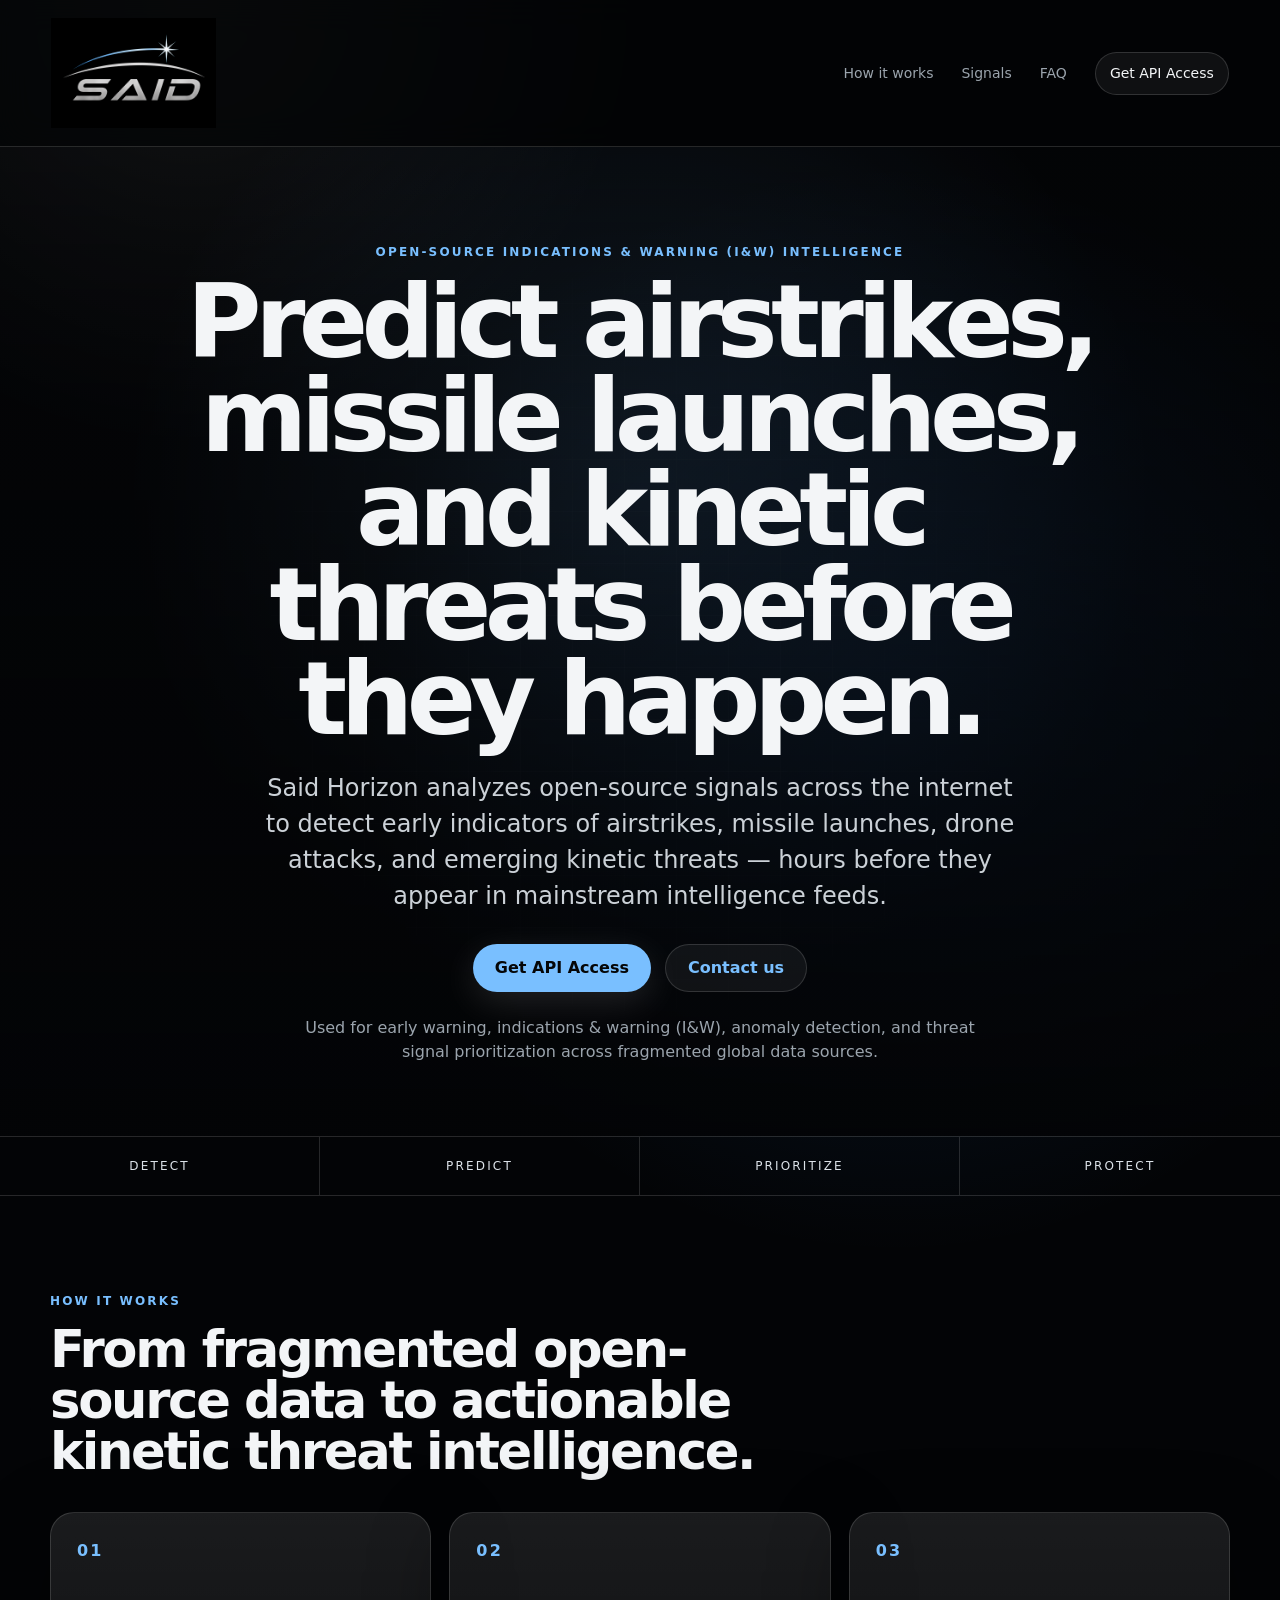
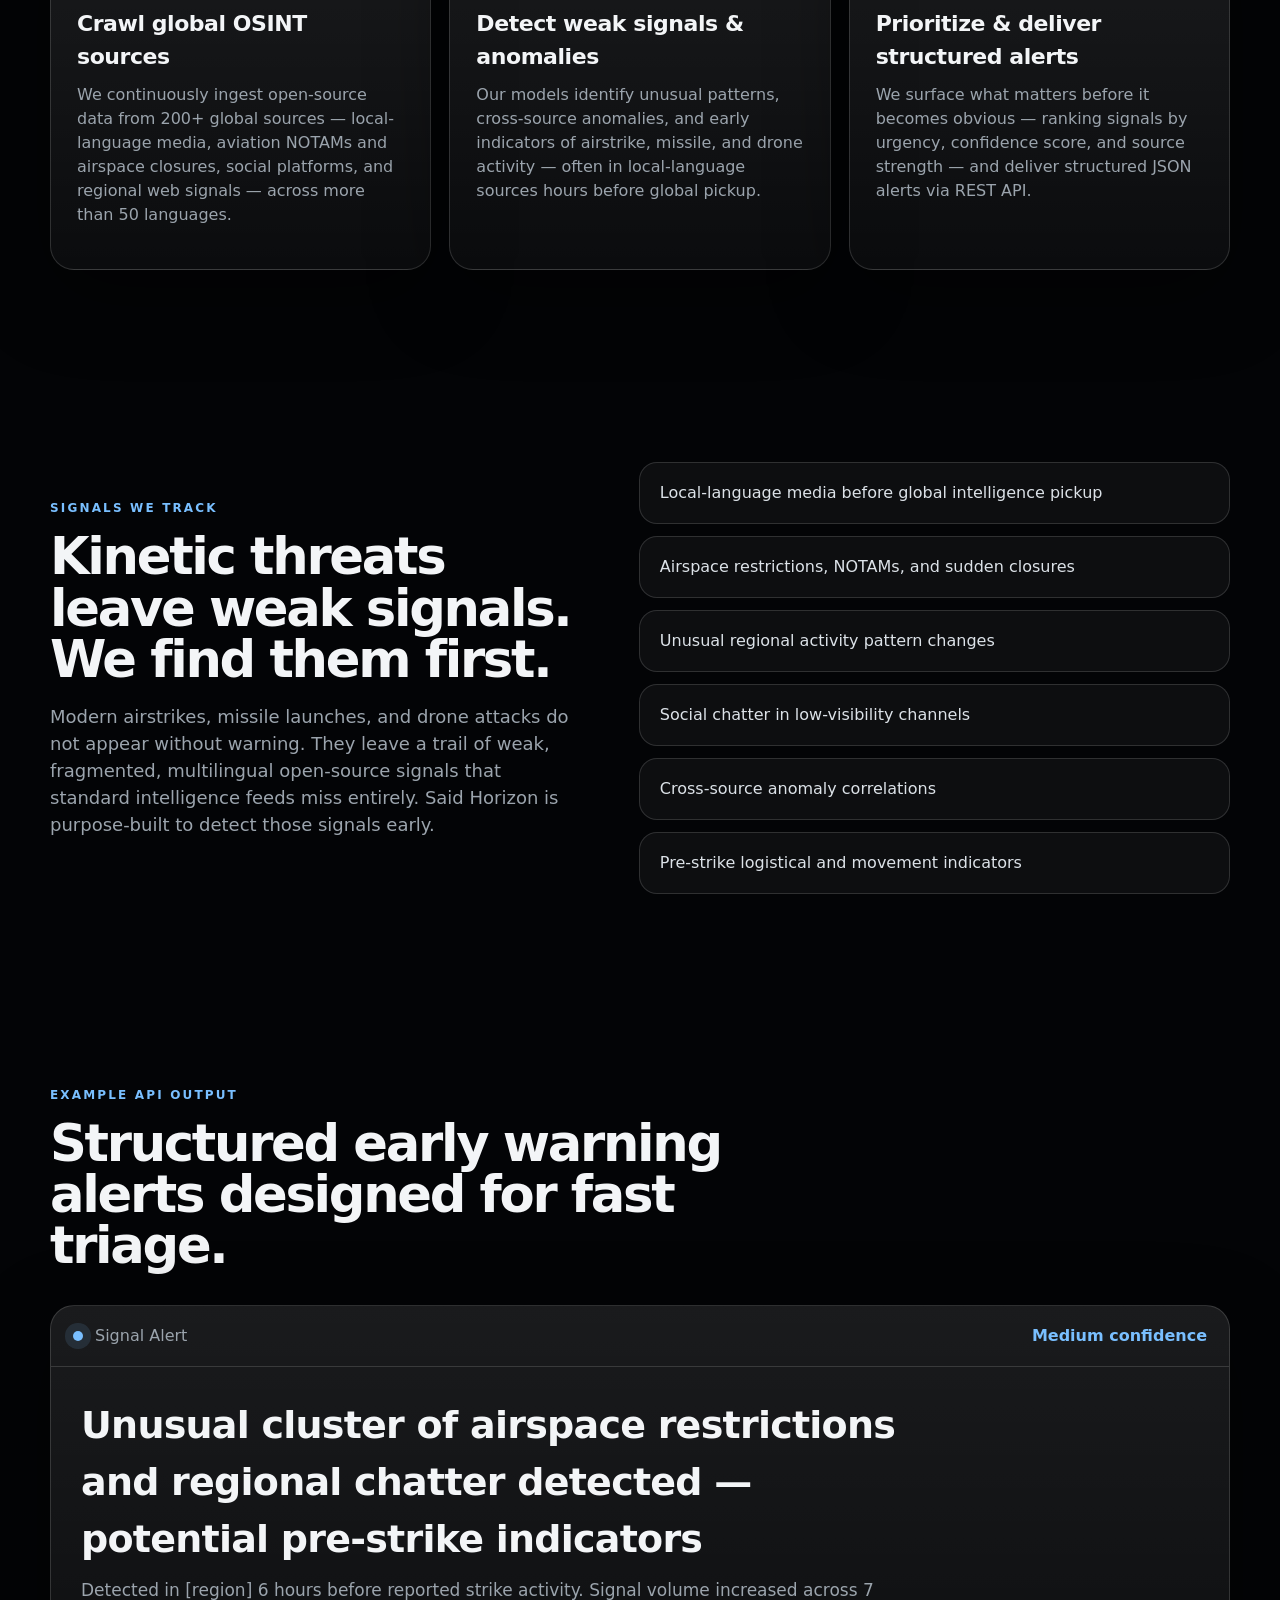
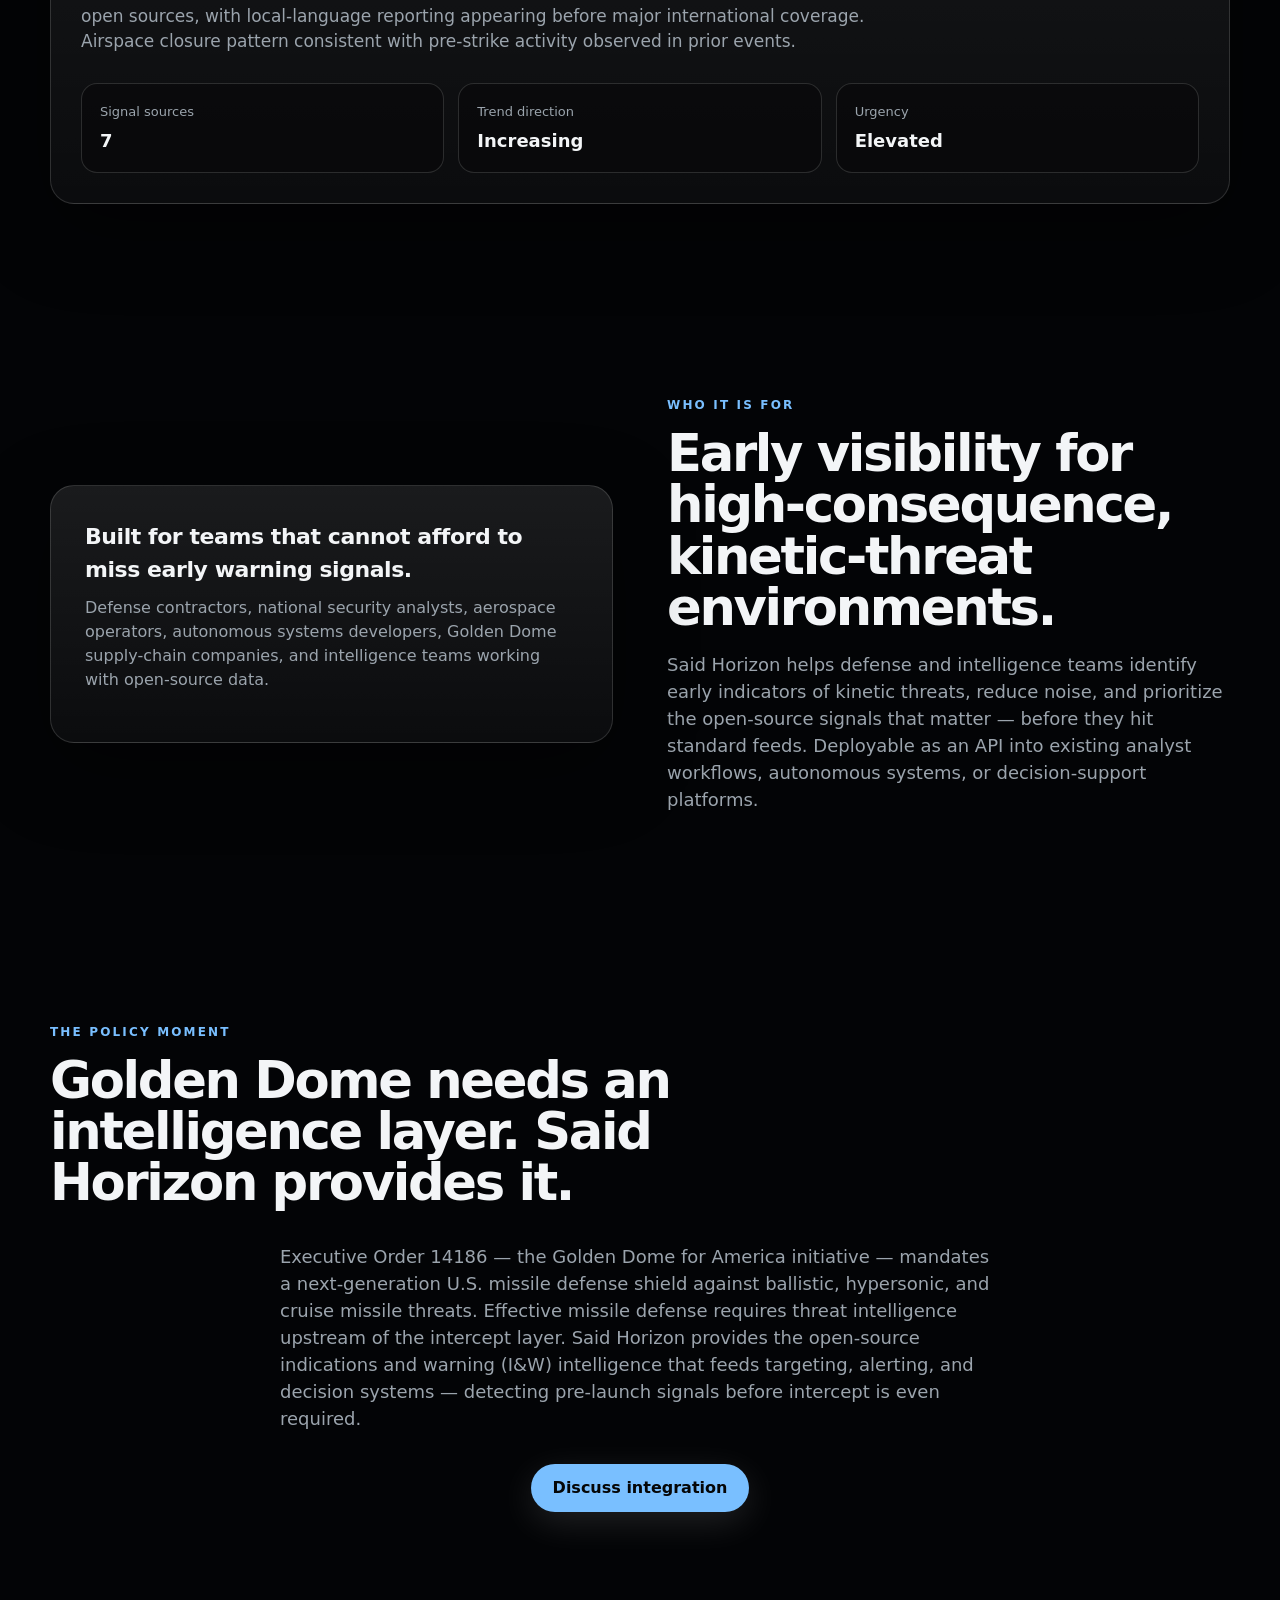
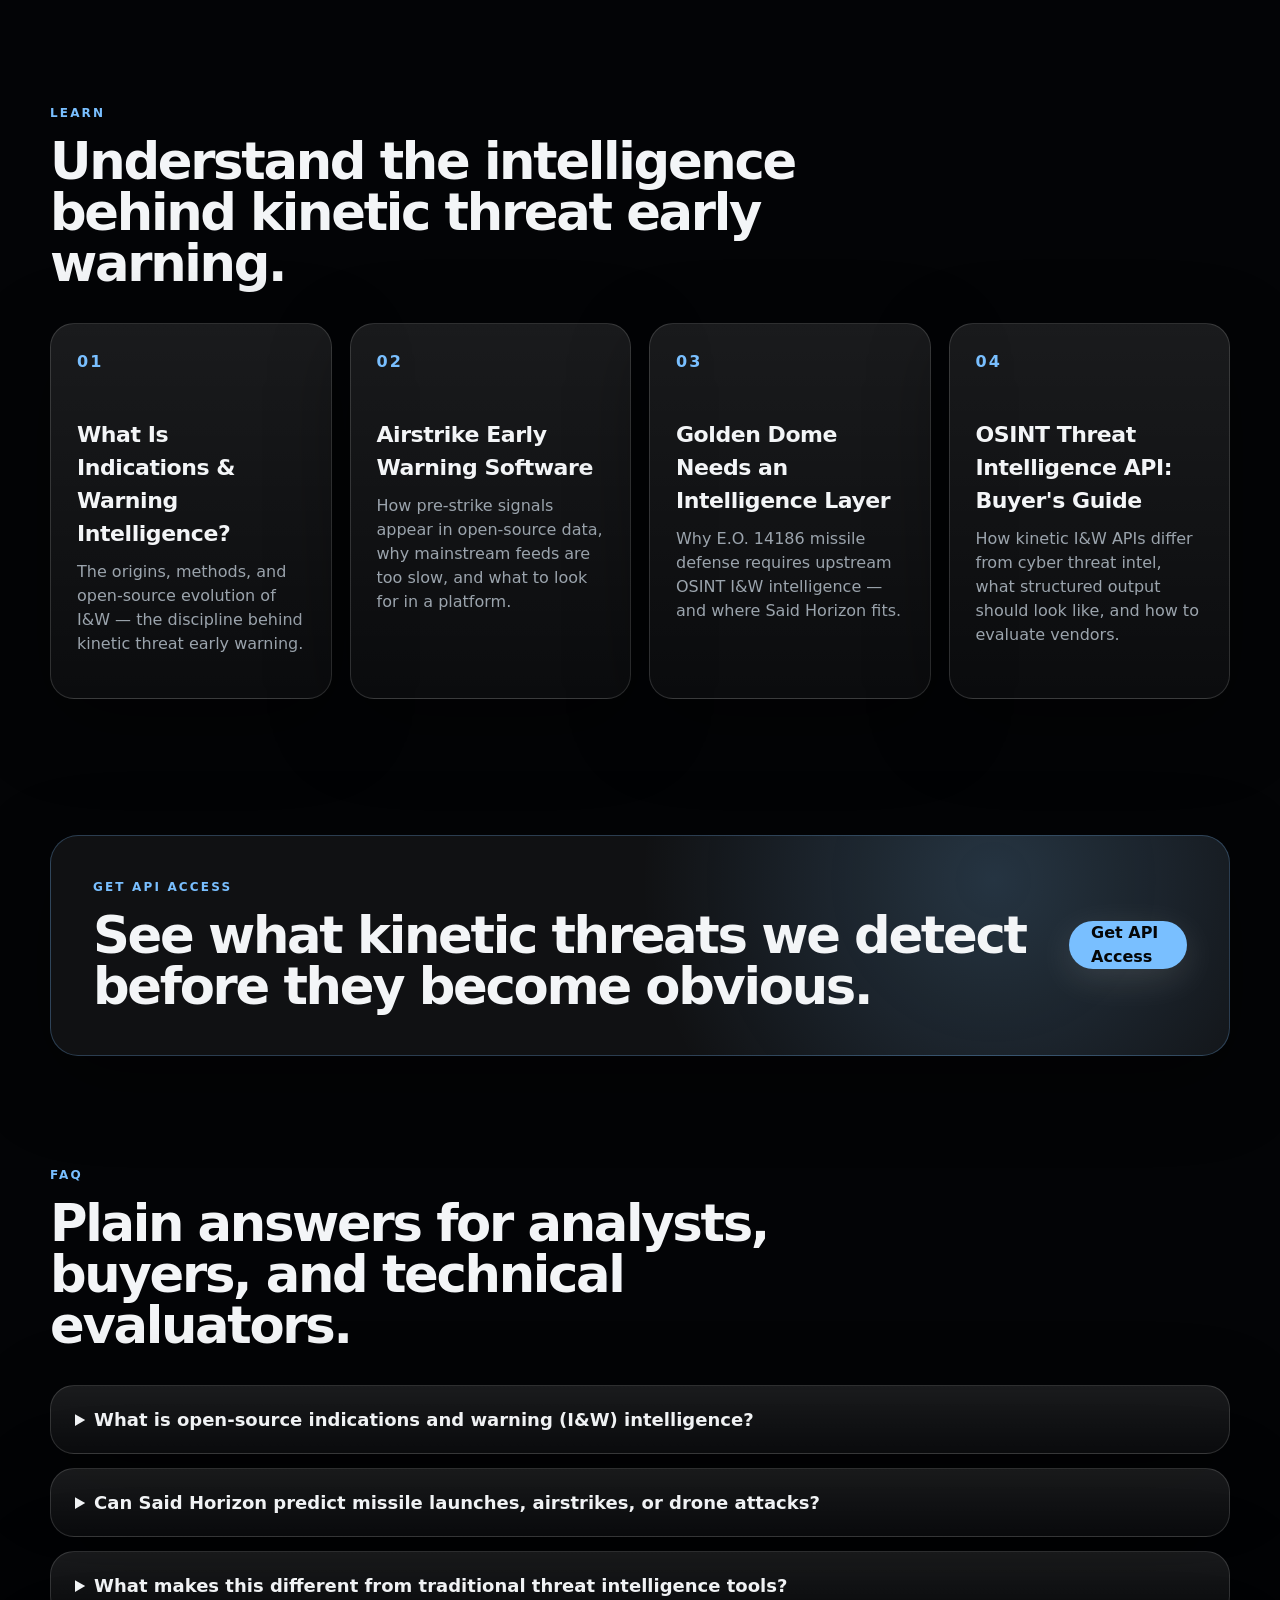
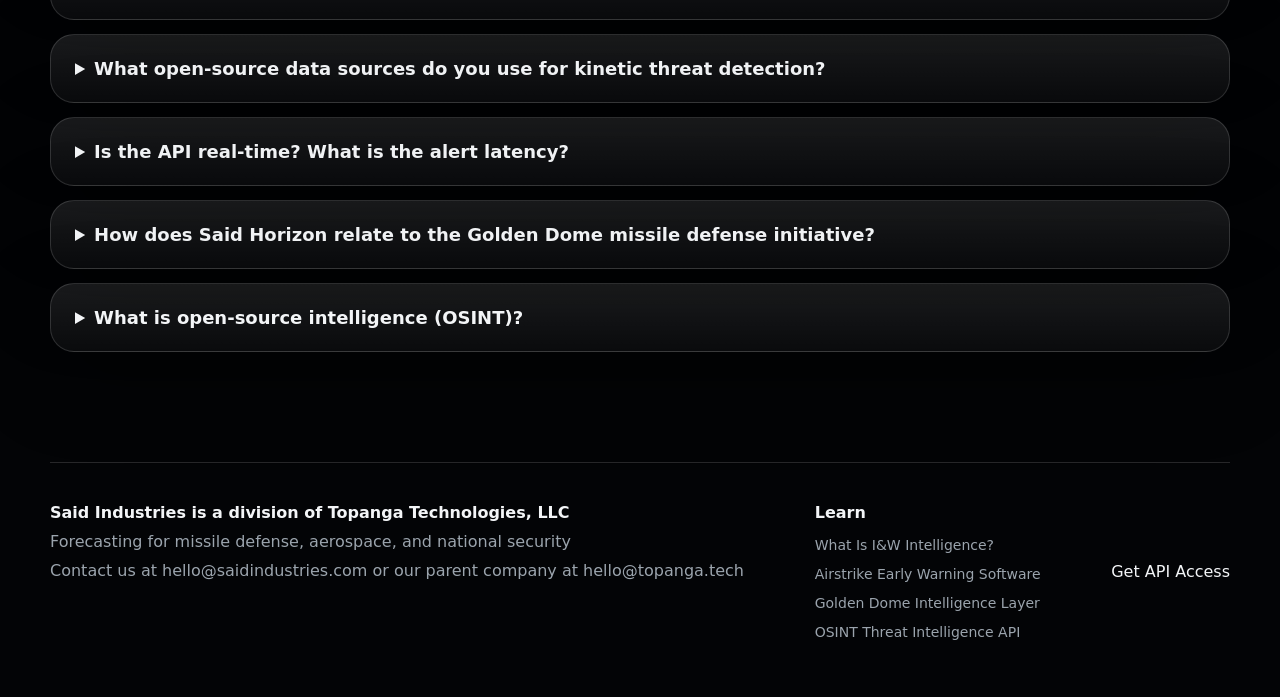
==== commit 65dffbb8: "linked to topanga" ====
--- a/index.html
+++ b/index.html
@@ -416,9 +416,9 @@
 
   <footer class="footer" style="align-items:flex-start;gap:40px;flex-wrap:wrap;">
     <div>
-      <strong>Said Industries, Inc.</strong>
-      <p>Open-source indications &amp; warning intelligence for missile defense, aerospace, and national security.</p>
-      <p>hello@saidindustries.com</p>
+      <strong>Said Industries is a division of <a href="https://topanga.tech">Topanga Technologies, LLC</a></strong>
+      <p>Forecasting for missile defense, aerospace, and national security</p>
+      <p>Contact us at hello@saidindustries.com or our parent company at hello@topanga.tech</p>
     </div>
     <div style="min-width:200px;">
       <p style="color:var(--text);font-weight:700;margin:0 0 10px;">Learn</p>
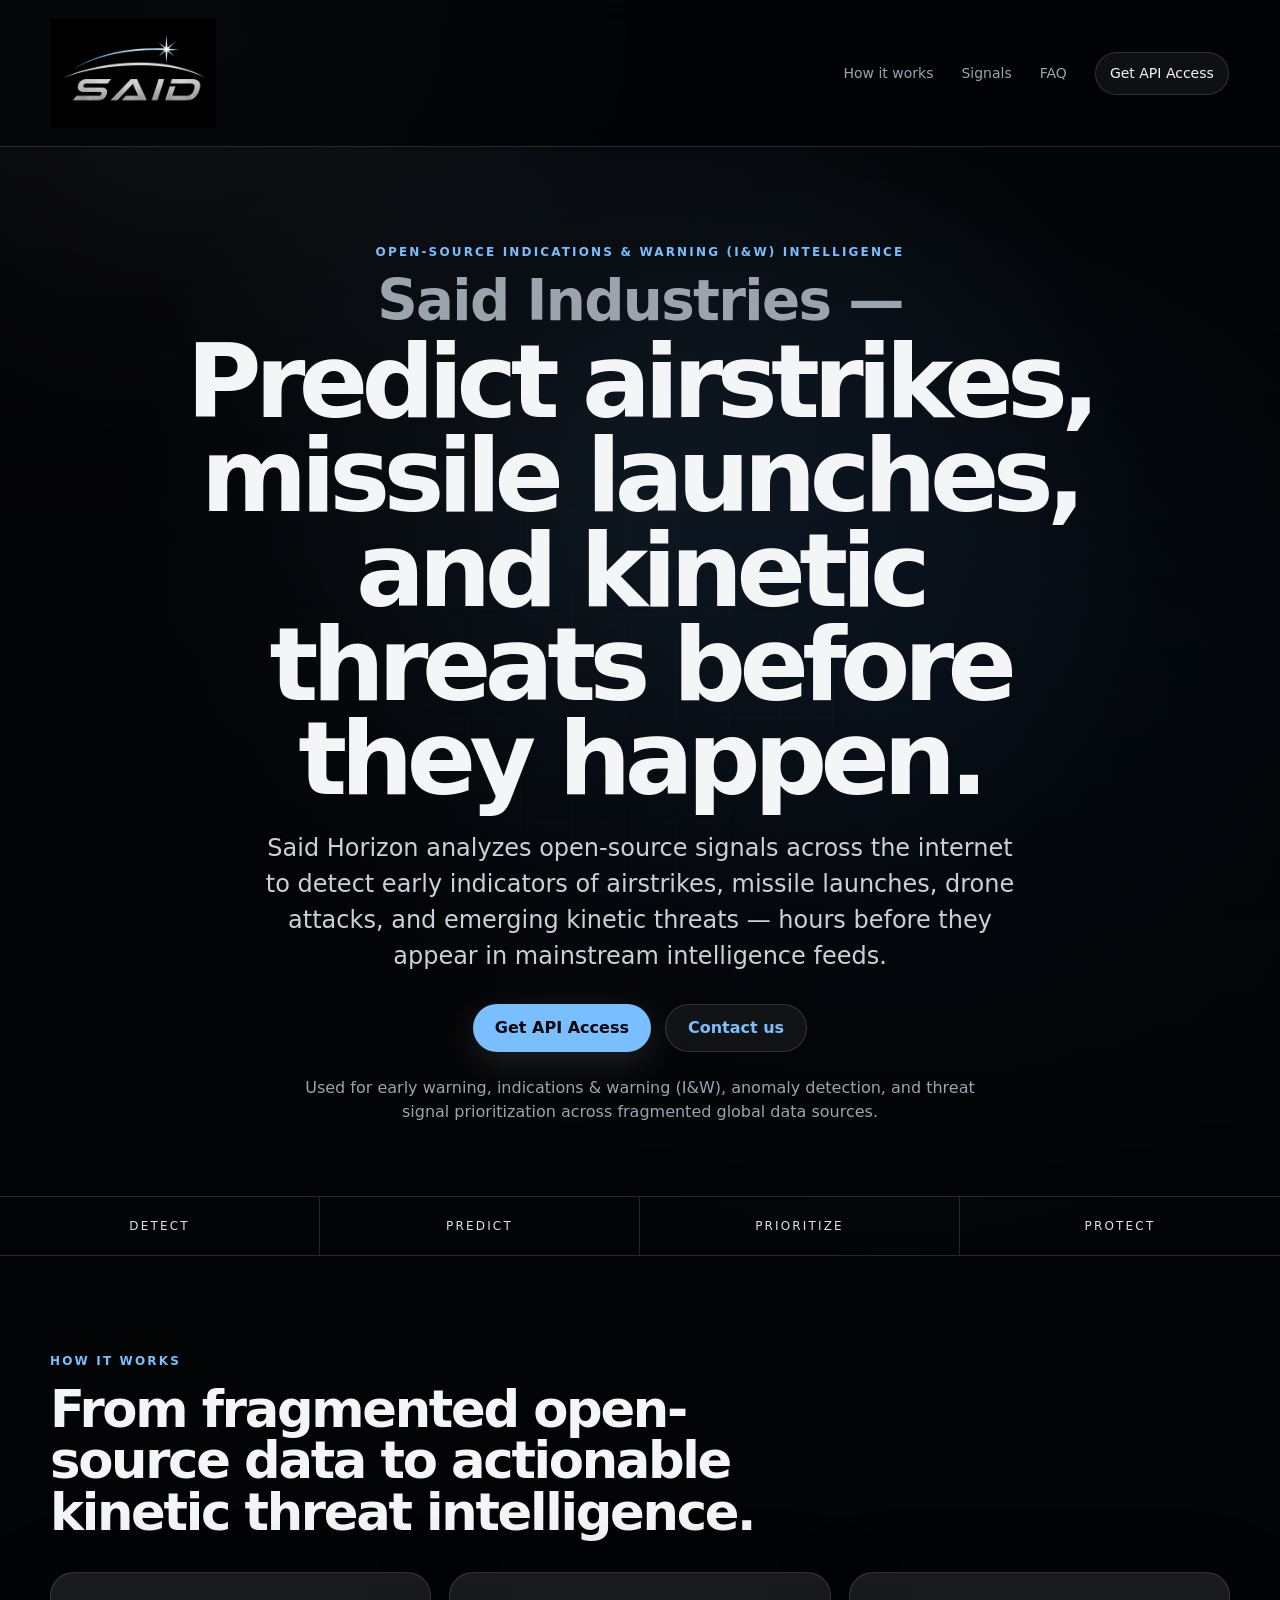
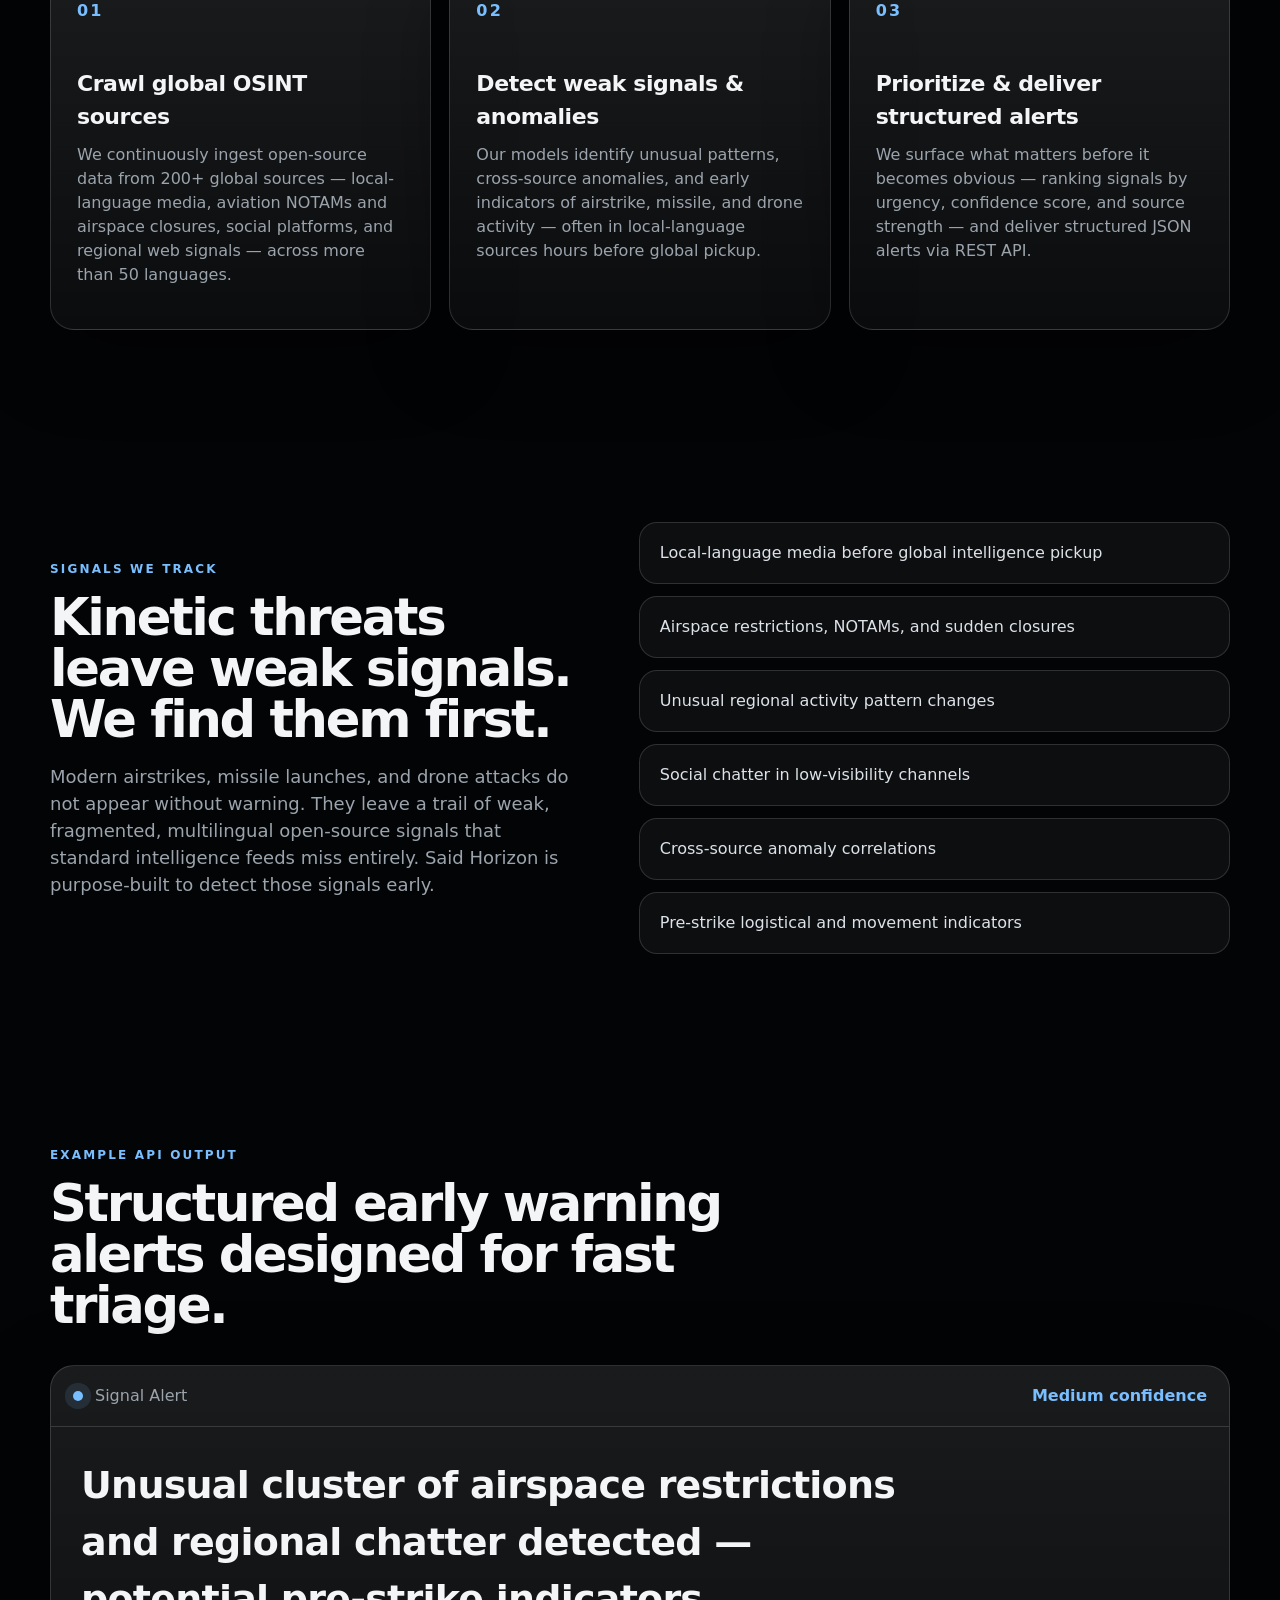
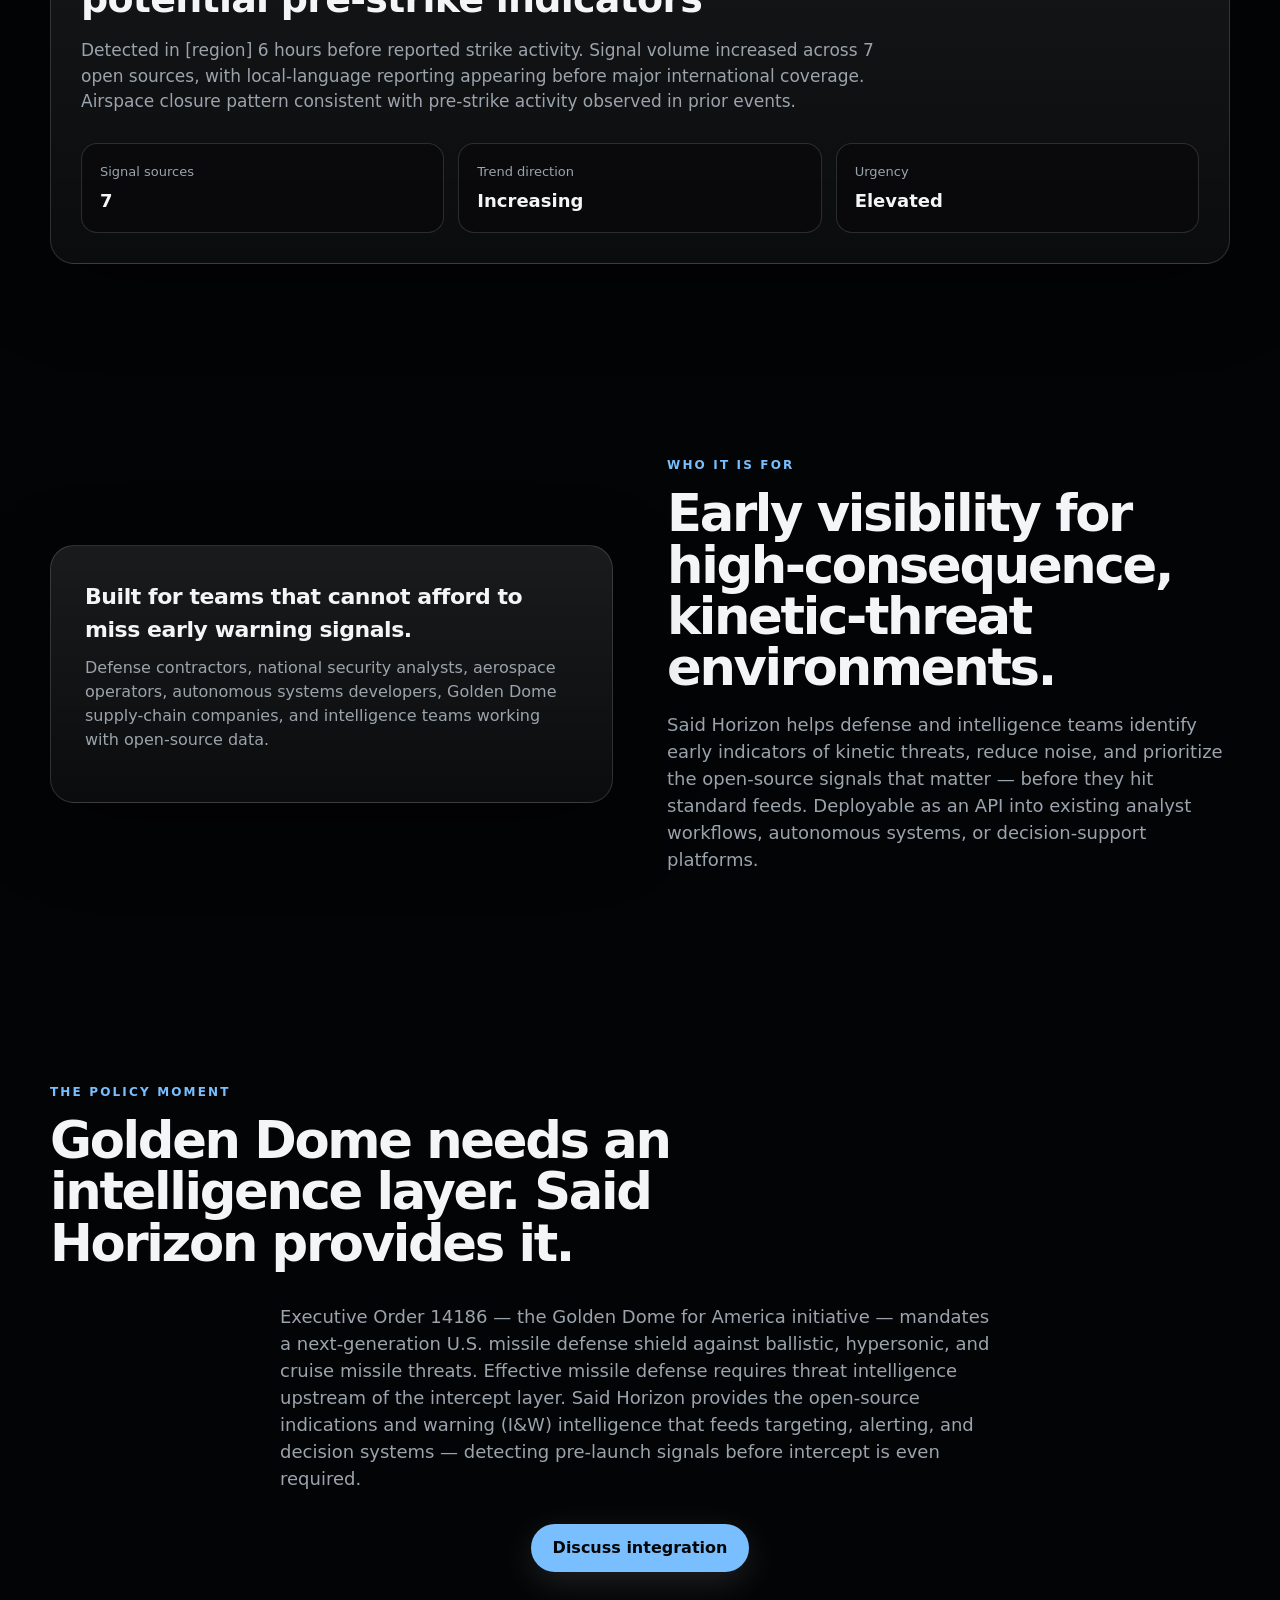
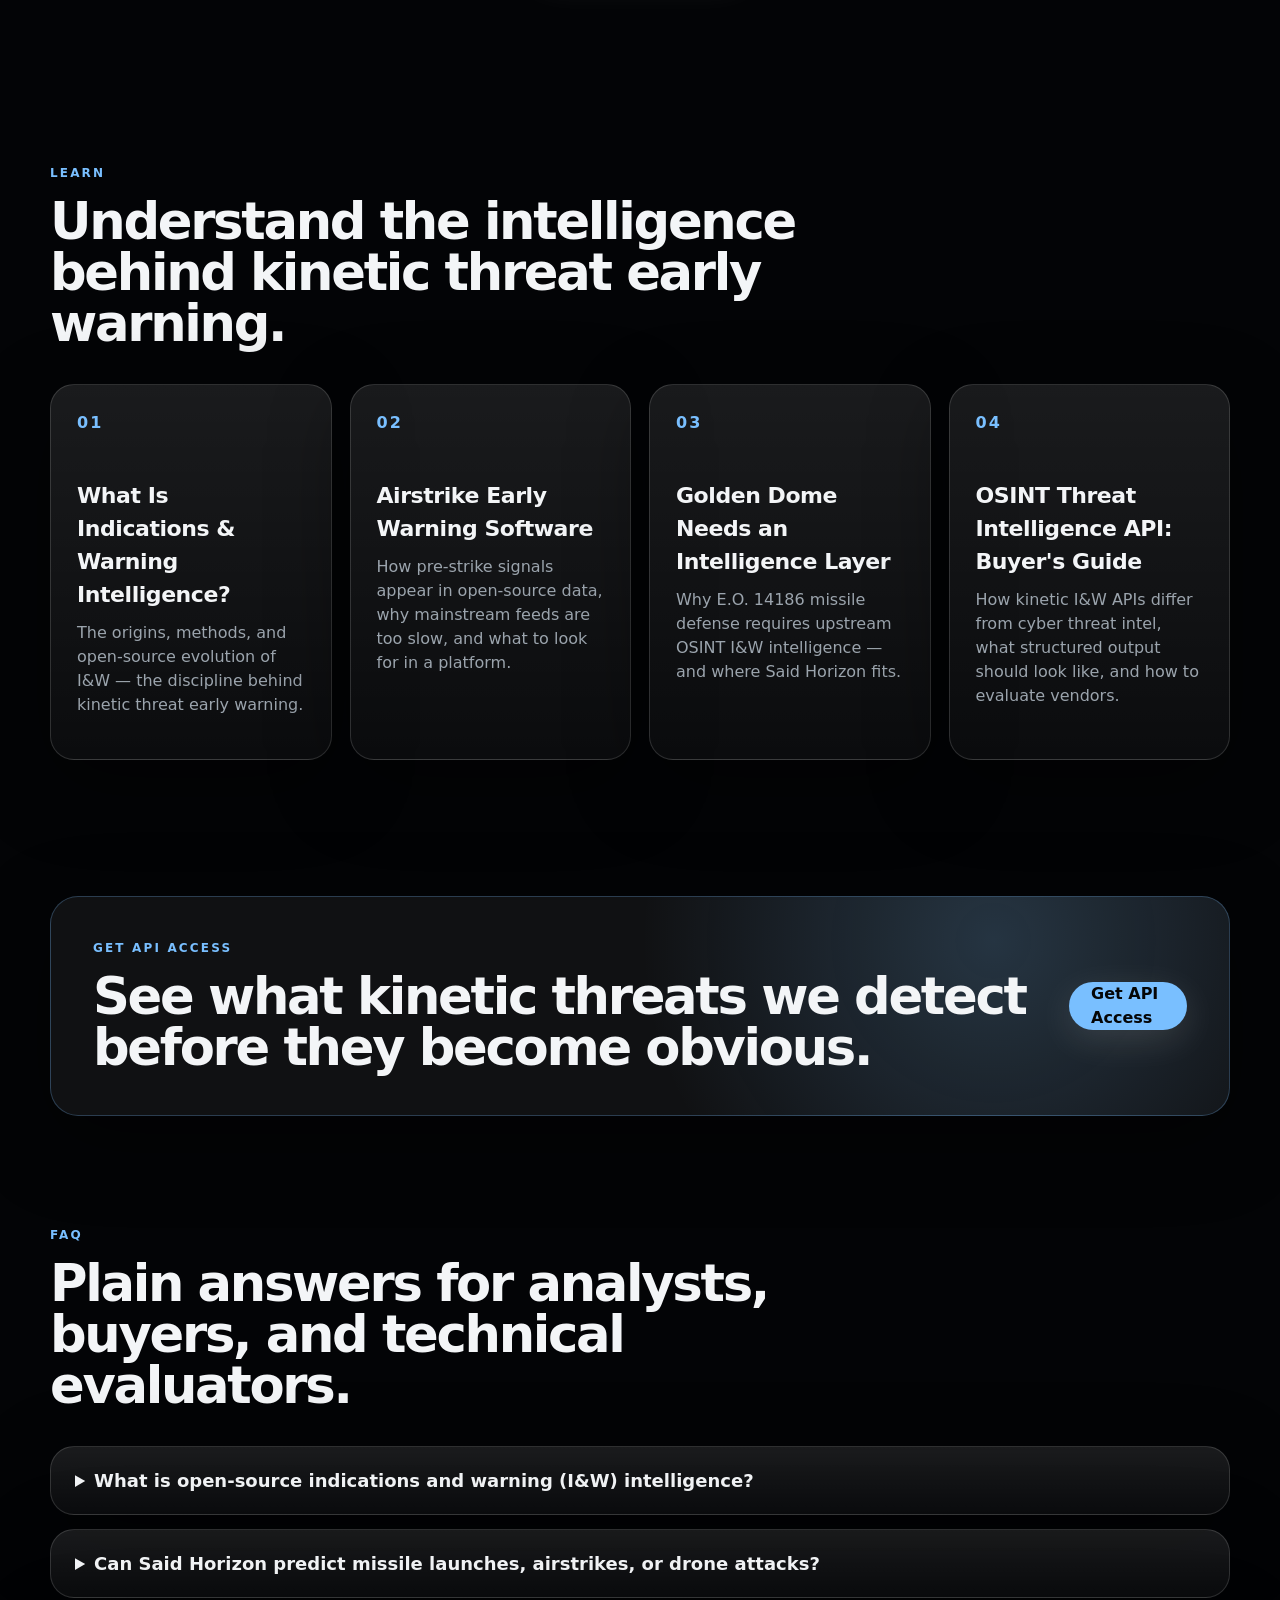
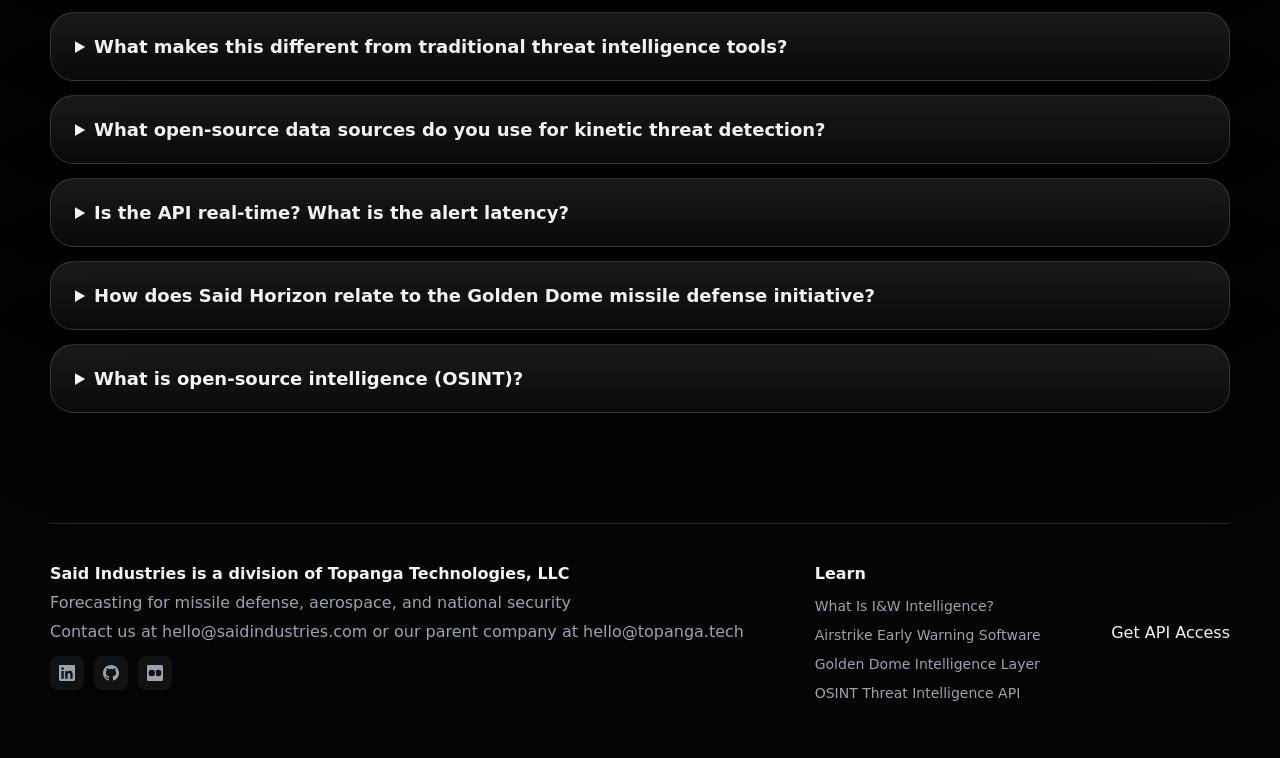
==== commit 6550caa0: "added seo text to make it show up in google for Said Industries, and also added links for crunchbase" ====
--- a/index.html
+++ b/index.html
@@ -11,7 +11,7 @@
        "open source threat intelligence API", "kinetic threat
        early warning"
   ═══════════════════════════════════════════════════════════ -->
-  <title>Said Horizon — OSINT Early Warning API for Missile Defense</title>
+  <title>Said Industries — OSINT Early Warning API for Missile Defense | Said Horizon</title>
 
   <meta name="description" content="Said Horizon is an open-source indications and warning (I&W) intelligence API that detects early signals of airstrikes, missile launches, and kinetic threats before they happen. Real-time OSINT signal analysis for defense, aerospace, and national security teams." />
 
@@ -20,14 +20,14 @@
   <!-- ═══════════════════════════════════════════════════════════
        OPEN GRAPH (LinkedIn shares matter for defense buyers)
   ═══════════════════════════════════════════════════════════ -->
-  <meta property="og:title" content="Said Horizon — OSINT Early Warning API for Missile Defense" />
+  <meta property="og:title" content="Said Industries — OSINT Early Warning API for Missile Defense | Said Horizon" />
   <meta property="og:description" content="Detect early signals of airstrikes, missile launches, and kinetic threats before they happen. Real-time OSINT I&W intelligence for defense and aerospace teams." />
   <meta property="og:type" content="website" />
   <meta property="og:url" content="https://saidindustries.com" />
 
   <!-- Twitter card -->
   <meta name="twitter:card" content="summary_large_image" />
-  <meta name="twitter:title" content="Said Horizon — OSINT Early Warning API for Missile Defense" />
+  <meta name="twitter:title" content="Said Industries — OSINT Early Warning API for Missile Defense | Said Horizon" />
   <meta name="twitter:description" content="Real-time open-source indications and warning (I&W) intelligence. Detect weak signals of missile launches, airstrikes, and drone attacks before they hit mainstream feeds." />
 
   <!-- Canonical -->
@@ -50,7 +50,7 @@
     "alternateName": "Said Horizon",
     "url": "https://saidindustries.com",
     "description": "Said Industries builds Said Horizon, an open-source indications and warning (I&W) intelligence API that detects early signals of airstrikes, missile launches, and kinetic threats using real-time OSINT signal analysis.",
-    "foundingDate": "2025",
+    "foundingDate": "2026",
     "areaServed": "Worldwide",
     "knowsAbout": ["open-source intelligence", "indications and warning", "missile defense", "kinetic threat detection", "early warning intelligence", "OSINT API"],
     "contactPoint": {
@@ -58,7 +58,11 @@
       "email": "hello@saidindustries.com",
       "contactType": "sales"
     },
-    "sameAs": []
+    "sameAs": [
+      "https://www.linkedin.com/company/said-industries",
+      "https://github.com/said-industries",
+      "https://www.crunchbase.com/organization/said-industries"
+    ]
   }
   </script>
 
@@ -181,7 +185,7 @@
       <div class="hero-bg"></div>
       <div class="hero-content">
         <p class="eyebrow">Open-source indications &amp; warning (I&amp;W) intelligence</p>
-        <h1>Predict airstrikes, missile launches, and kinetic threats before they happen.</h1>
+        <h1><span class="brand-name">Said Industries —</span> Predict airstrikes, missile launches, and kinetic threats before they happen.</h1>
         <p class="hero-copy">
           Said Horizon analyzes open-source signals across the internet to detect early indicators of airstrikes, missile launches, drone attacks, and emerging kinetic threats — hours before they appear in mainstream intelligence feeds.
         </p>
@@ -419,6 +423,17 @@
       <strong>Said Industries is a division of <a href="https://topanga.tech">Topanga Technologies, LLC</a></strong>
       <p>Forecasting for missile defense, aerospace, and national security</p>
       <p>Contact us at hello@saidindustries.com or our parent company at hello@topanga.tech</p>
+      <div style="display:flex;gap:10px;margin-top:12px;">
+        <a href="https://www.linkedin.com/company/said-industries" target="_blank" rel="noopener" aria-label="LinkedIn" style="display:flex;align-items:center;justify-content:center;width:34px;height:34px;border-radius:8px;background:var(--panel);color:var(--muted);transition:background 0.15s,color 0.15s;" onmouseover="this.style.background='var(--panel-strong)';this.style.color='var(--text)'" onmouseout="this.style.background='var(--panel)';this.style.color='var(--muted)'">
+          <svg width="16" height="16" viewBox="0 0 24 24" fill="currentColor"><path d="M20.447 20.452h-3.554v-5.569c0-1.328-.027-3.037-1.852-3.037-1.853 0-2.136 1.445-2.136 2.939v5.667H9.351V9h3.414v1.561h.046c.477-.9 1.637-1.85 3.37-1.85 3.601 0 4.267 2.37 4.267 5.455v6.286zM5.337 7.433a2.062 2.062 0 01-2.063-2.065 2.064 2.064 0 112.063 2.065zm1.782 13.019H3.555V9h3.564v11.452zM22.225 0H1.771C.792 0 0 .774 0 1.729v20.542C0 23.227.792 24 1.771 24h20.451C23.2 24 24 23.227 24 22.271V1.729C24 .774 23.2 0 22.222 0h.003z"/></svg>
+        </a>
+        <a href="https://github.com/said-industries" target="_blank" rel="noopener" aria-label="GitHub" style="display:flex;align-items:center;justify-content:center;width:34px;height:34px;border-radius:8px;background:var(--panel);color:var(--muted);transition:background 0.15s,color 0.15s;" onmouseover="this.style.background='var(--panel-strong)';this.style.color='var(--text)'" onmouseout="this.style.background='var(--panel)';this.style.color='var(--muted)'">
+          <svg width="16" height="16" viewBox="0 0 24 24" fill="currentColor"><path d="M12 0C5.374 0 0 5.373 0 12c0 5.302 3.438 9.8 8.207 11.387.599.111.793-.261.793-.577v-2.234c-3.338.726-4.033-1.416-4.033-1.416-.546-1.387-1.333-1.756-1.333-1.756-1.089-.745.083-.729.083-.729 1.205.084 1.839 1.237 1.839 1.237 1.07 1.834 2.807 1.304 3.492.997.107-.775.418-1.305.762-1.604-2.665-.305-5.467-1.334-5.467-5.931 0-1.311.469-2.381 1.236-3.221-.124-.303-.535-1.524.117-3.176 0 0 1.008-.322 3.301 1.23A11.509 11.509 0 0112 5.803c1.02.005 2.047.138 3.006.404 2.291-1.552 3.297-1.23 3.297-1.23.653 1.653.242 2.874.118 3.176.77.84 1.235 1.911 1.235 3.221 0 4.609-2.807 5.624-5.479 5.921.43.372.823 1.102.823 2.222v3.293c0 .319.192.694.801.576C20.566 21.797 24 17.3 24 12c0-6.627-5.373-12-12-12z"/></svg>
+        </a>
+        <a href="https://www.crunchbase.com/organization/said-industries" target="_blank" rel="noopener" aria-label="Crunchbase" style="display:flex;align-items:center;justify-content:center;width:34px;height:34px;border-radius:8px;background:var(--panel);color:var(--muted);transition:background 0.15s,color 0.15s;" onmouseover="this.style.background='var(--panel-strong)';this.style.color='var(--text)'" onmouseout="this.style.background='var(--panel)';this.style.color='var(--muted)'">
+          <svg width="16" height="16" viewBox="0 0 24 24" fill="currentColor"><path d="M21.6 0H2.4C1.08 0 0 1.08 0 2.4v19.2C0 22.92 1.08 24 2.4 24h19.2c1.32 0 2.4-1.08 2.4-2.4V2.4C24 1.08 22.92 0 21.6 0zM7.2 16.8a4.8 4.8 0 110-9.6 4.8 4.8 0 010 9.6zm9.6 0a4.776 4.776 0 01-3.76-1.814 6.995 6.995 0 000-5.972A4.776 4.776 0 0116.8 7.2a4.8 4.8 0 010 9.6z"/></svg>
+        </a>
+      </div>
     </div>
     <div style="min-width:200px;">
       <p style="color:var(--text);font-weight:700;margin:0 0 10px;">Learn</p>
--- a/styles.css
+++ b/styles.css
@@ -145,6 +145,15 @@
   margin-bottom: 24px;
 }
 
+.brand-name {
+  color: var(--muted);
+  font-size: 0.55em;
+  letter-spacing: -0.03em;
+  display: block;
+  margin-bottom: 0.15em;
+  font-weight: 600;
+}
+
 h2 {
   font-size: clamp(34px, 4vw, 58px);
   line-height: 1;
